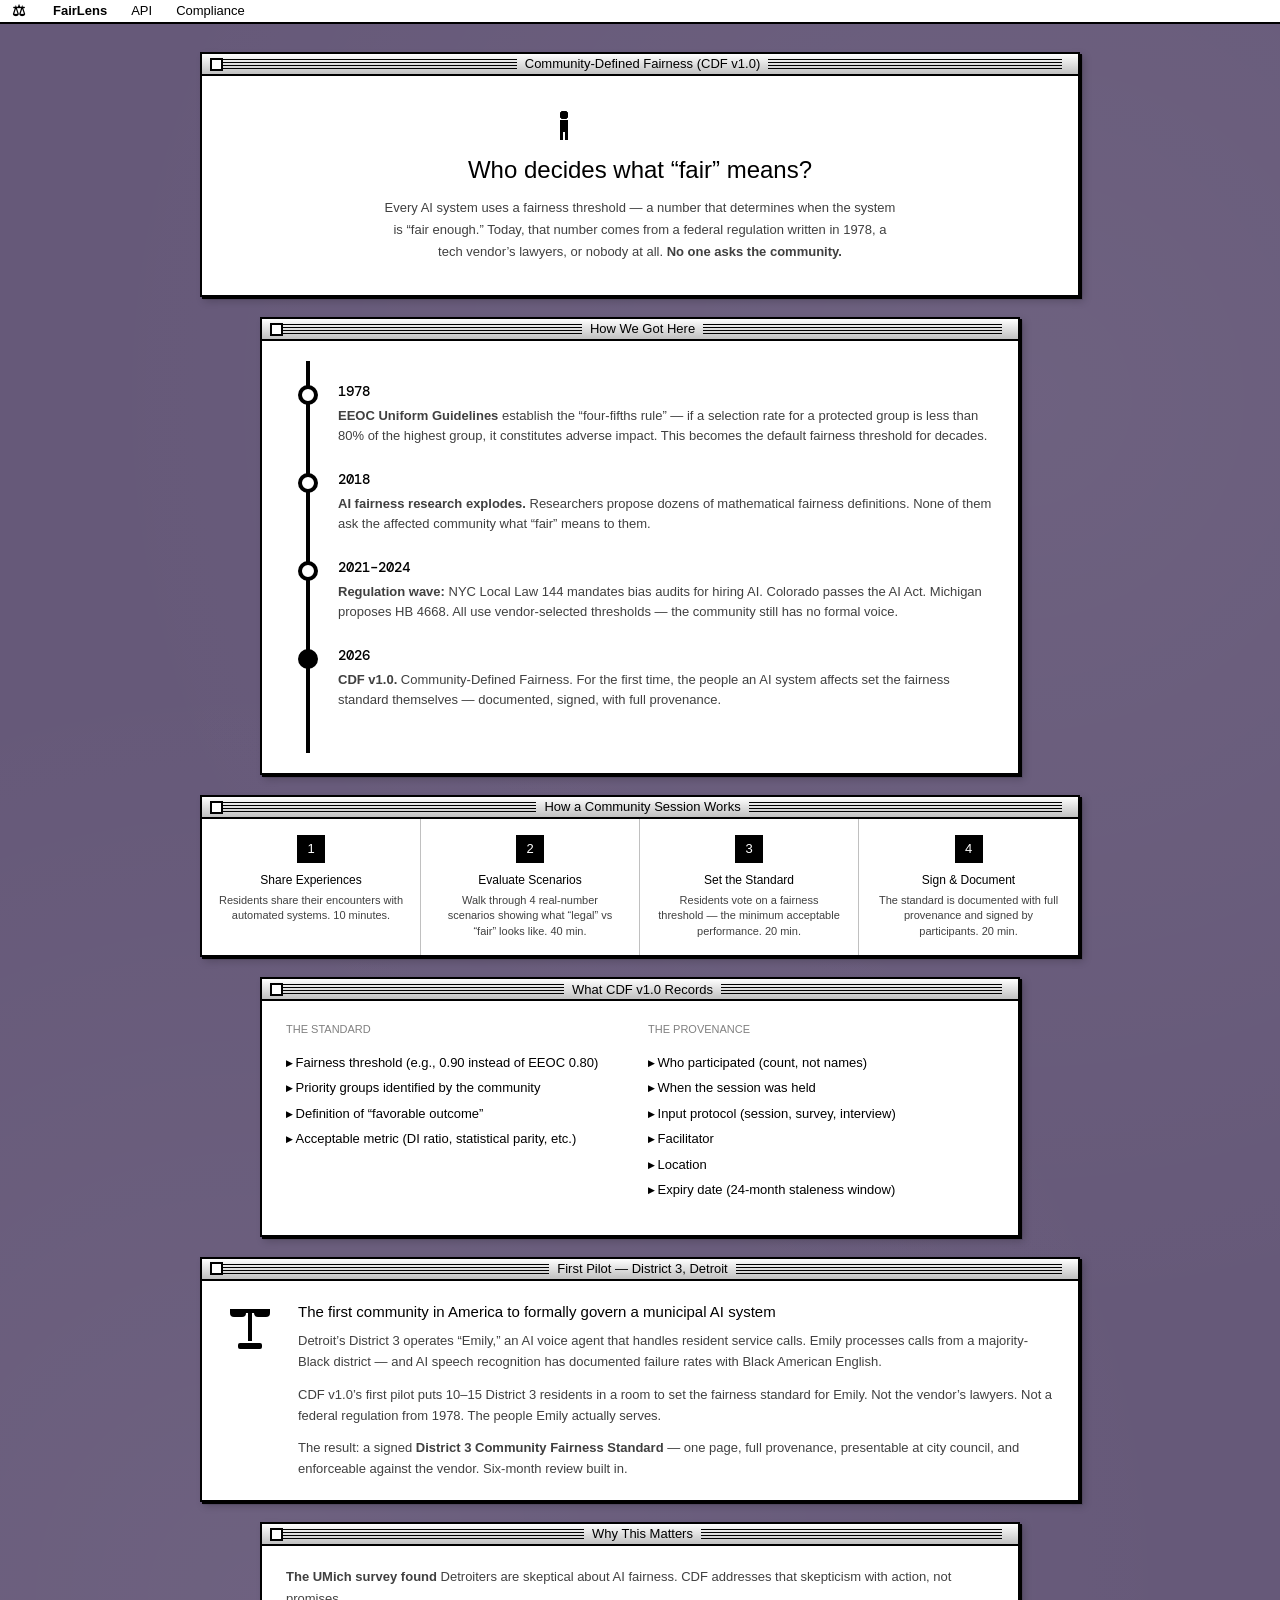
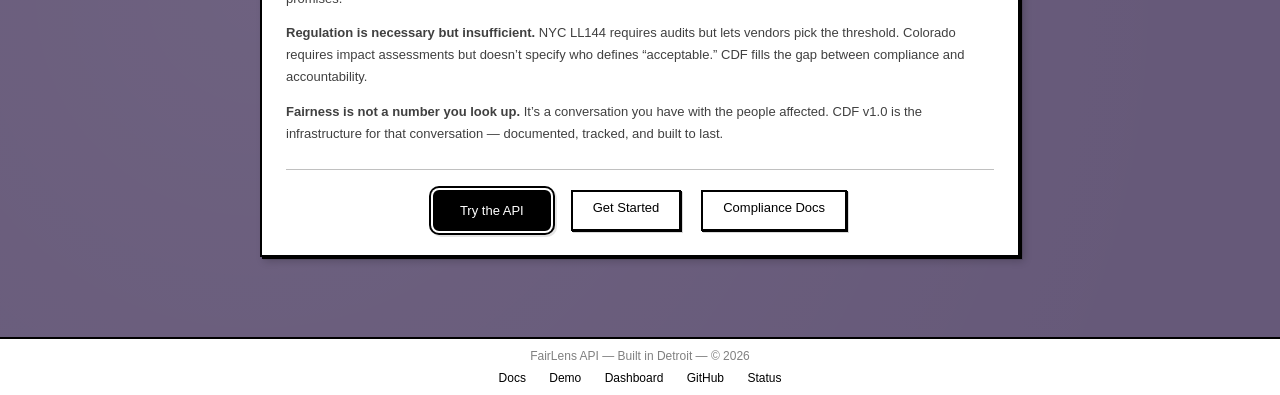
==== static/community.html @ f79be13a "Build full multi-page website with backend tracking and pixel sprites - 6 pages: landing, live demo," ====
<!DOCTYPE html>
<html lang="en">
<head>
    <meta charset="UTF-8">
    <meta name="viewport" content="width=device-width, initial-scale=1.0">
    <title>Community-Defined Fairness — FairLens API</title>
    <meta name="description" content="CDF v1.0 — the first framework where communities set their own AI fairness standards. Built in Detroit. Piloting in District 3.">
    <link rel="stylesheet" href="/static/css/system7.css">
</head>
<body>

<!-- ═══ Menu Bar ═══ -->
<div class="menu-bar">
    <span class="apple-logo">&#9878;</span>
    <div class="menu-item">
        <strong>FairLens</strong>
        <div class="dropdown">
            <a class="dropdown-item" href="/">Home</a>
            <a class="dropdown-item" href="/community">About CDF <span class="shortcut">&#8984;F</span></a>
            <a class="dropdown-item" href="/dashboard">Dashboard <span class="shortcut">&#8984;B</span></a>
        </div>
    </div>
    <div class="menu-item">
        API
        <div class="dropdown">
            <a class="dropdown-item" href="/api-docs">Documentation <span class="shortcut">&#8984;D</span></a>
            <a class="dropdown-item" href="/demo">Live Demo <span class="shortcut">&#8984;T</span></a>
            <div class="dropdown-divider"></div>
            <a class="dropdown-item" href="/register">Get API Key</a>
            <a class="dropdown-item" href="/api/v1/health">Health Check</a>
        </div>
    </div>
    <div class="menu-item">
        Compliance
        <div class="dropdown">
            <a class="dropdown-item" href="/api-docs#compliance">NYC LL144</a>
            <a class="dropdown-item" href="/api-docs#compliance">Michigan HB 4668</a>
            <a class="dropdown-item" href="/api-docs#compliance">Colorado AI Act</a>
        </div>
    </div>
</div>

<div class="desktop">

    <!-- ═══ Hero Window ═══ -->
    <div class="window window-wide">
        <div class="title-bar">
            <div class="close-box"></div>
            <div class="title-bar-lines title-bar-lines-left"></div>
            <span class="title-text">Community-Defined Fairness (CDF v1.0)</span>
            <div class="title-bar-lines"></div>
        </div>
        <div class="window-body" style="text-align: center; padding: 32px 24px;">
            <div style="display: flex; justify-content: center; margin-bottom: 16px;">
                <div class="sprite-people" style="width: 160px;">
                    <div class="pixel-person"><div class="head"></div><div class="body-part"></div><div class="legs"><div class="leg-l"></div><div class="leg-r"></div></div></div>
                    <div class="pixel-person"><div class="head"></div><div class="body-part"></div><div class="legs"><div class="leg-l"></div><div class="leg-r"></div></div></div>
                    <div class="pixel-person"><div class="head"></div><div class="body-part"></div><div class="legs"><div class="leg-l"></div><div class="leg-r"></div></div></div>
                    <div class="pixel-person"><div class="head"></div><div class="body-part"></div><div class="legs"><div class="leg-l"></div><div class="leg-r"></div></div></div>
                    <div class="pixel-person"><div class="head"></div><div class="body-part"></div><div class="legs"><div class="leg-l"></div><div class="leg-r"></div></div></div>
                </div>
            </div>
            <h1 style="font-size: 24px; font-weight: 500; margin-bottom: 12px; line-height: 1.2;">
                Who decides what &ldquo;fair&rdquo; means?
            </h1>
            <p style="font-size: 13px; color: var(--gray-darker); max-width: 520px; margin: 0 auto; line-height: 1.7;">
                Every AI system uses a fairness threshold &mdash; a number that determines when the system
                is &ldquo;fair enough.&rdquo; Today, that number comes from a federal regulation written in 1978,
                a tech vendor&rsquo;s lawyers, or nobody at all. <strong>No one asks the community.</strong>
            </p>
        </div>
    </div>

    <!-- ═══ Timeline Window ═══ -->
    <div class="window">
        <div class="title-bar">
            <div class="close-box"></div>
            <div class="title-bar-lines title-bar-lines-left"></div>
            <span class="title-text">How We Got Here</span>
            <div class="title-bar-lines"></div>
        </div>
        <div class="window-body">
            <div class="timeline">
                <div class="timeline-item">
                    <div class="timeline-dot"></div>
                    <div class="timeline-year">1978</div>
                    <div class="timeline-desc">
                        <strong>EEOC Uniform Guidelines</strong> establish the &ldquo;four-fifths rule&rdquo; &mdash;
                        if a selection rate for a protected group is less than 80% of the highest group,
                        it constitutes adverse impact. This becomes the default fairness threshold for decades.
                    </div>
                </div>
                <div class="timeline-item">
                    <div class="timeline-dot"></div>
                    <div class="timeline-year">2018</div>
                    <div class="timeline-desc">
                        <strong>AI fairness research explodes.</strong> Researchers propose dozens of mathematical
                        fairness definitions. None of them ask the affected community what &ldquo;fair&rdquo; means to them.
                    </div>
                </div>
                <div class="timeline-item">
                    <div class="timeline-dot"></div>
                    <div class="timeline-year">2021&ndash;2024</div>
                    <div class="timeline-desc">
                        <strong>Regulation wave:</strong> NYC Local Law 144 mandates bias audits for hiring AI.
                        Colorado passes the AI Act. Michigan proposes HB 4668. All use vendor-selected
                        thresholds &mdash; the community still has no formal voice.
                    </div>
                </div>
                <div class="timeline-item">
                    <div class="timeline-dot active"></div>
                    <div class="timeline-year">2026</div>
                    <div class="timeline-desc">
                        <strong>CDF v1.0.</strong> Community-Defined Fairness. For the first time, the people
                        an AI system affects set the fairness standard themselves &mdash; documented, signed,
                        with full provenance.
                    </div>
                </div>
            </div>
        </div>
    </div>

    <!-- ═══ How It Works Window ═══ -->
    <div class="window window-wide">
        <div class="title-bar">
            <div class="close-box"></div>
            <div class="title-bar-lines title-bar-lines-left"></div>
            <span class="title-text">How a Community Session Works</span>
            <div class="title-bar-lines"></div>
        </div>
        <div class="window-body" style="padding: 0;">
            <div class="session-steps">
                <div class="session-step">
                    <div class="step-number">1</div>
                    <h4>Share Experiences</h4>
                    <p>Residents share their encounters with automated systems. 10 minutes.</p>
                </div>
                <div class="session-step">
                    <div class="step-number">2</div>
                    <h4>Evaluate Scenarios</h4>
                    <p>Walk through 4 real-number scenarios showing what &ldquo;legal&rdquo; vs &ldquo;fair&rdquo; looks like. 40 min.</p>
                </div>
                <div class="session-step">
                    <div class="step-number">3</div>
                    <h4>Set the Standard</h4>
                    <p>Residents vote on a fairness threshold &mdash; the minimum acceptable performance. 20 min.</p>
                </div>
                <div class="session-step">
                    <div class="step-number">4</div>
                    <h4>Sign &amp; Document</h4>
                    <p>The standard is documented with full provenance and signed by participants. 20 min.</p>
                </div>
            </div>
        </div>
    </div>

    <!-- ═══ What CDF Tracks Window ═══ -->
    <div class="window">
        <div class="title-bar">
            <div class="close-box"></div>
            <div class="title-bar-lines title-bar-lines-left"></div>
            <span class="title-text">What CDF v1.0 Records</span>
            <div class="title-bar-lines"></div>
        </div>
        <div class="window-body">
            <div style="display: grid; grid-template-columns: 1fr 1fr; gap: 16px;">
                <div>
                    <div style="font-size: 11px; color: var(--gray-dark); margin-bottom: 8px;">THE STANDARD</div>
                    <ul class="cdf-list">
                        <li>Fairness threshold (e.g., 0.90 instead of EEOC 0.80)</li>
                        <li>Priority groups identified by the community</li>
                        <li>Definition of &ldquo;favorable outcome&rdquo;</li>
                        <li>Acceptable metric (DI ratio, statistical parity, etc.)</li>
                    </ul>
                </div>
                <div>
                    <div style="font-size: 11px; color: var(--gray-dark); margin-bottom: 8px;">THE PROVENANCE</div>
                    <ul class="cdf-list">
                        <li>Who participated (count, not names)</li>
                        <li>When the session was held</li>
                        <li>Input protocol (session, survey, interview)</li>
                        <li>Facilitator</li>
                        <li>Location</li>
                        <li>Expiry date (24-month staleness window)</li>
                    </ul>
                </div>
            </div>
        </div>
    </div>

    <!-- ═══ District 3 Window ═══ -->
    <div class="window window-wide">
        <div class="title-bar">
            <div class="close-box"></div>
            <div class="title-bar-lines title-bar-lines-left"></div>
            <span class="title-text">First Pilot &mdash; District 3, Detroit</span>
            <div class="title-bar-lines"></div>
        </div>
        <div class="window-body">
            <div style="display: flex; gap: 24px; align-items: flex-start;">
                <div style="flex-shrink: 0;">
                    <div class="sprite-scales" style="margin: 0 auto;">
                        <div class="beam"></div>
                        <div class="pillar"></div>
                        <div class="pan-l"></div>
                        <div class="pan-r"></div>
                        <div class="base"></div>
                    </div>
                </div>
                <div>
                    <h3 style="font-size: 15px; font-weight: 500; margin-bottom: 8px;">
                        The first community in America to formally govern a municipal AI system
                    </h3>
                    <p style="font-size: 13px; color: var(--gray-darker); line-height: 1.6; margin-bottom: 12px;">
                        Detroit&rsquo;s District 3 operates &ldquo;Emily,&rdquo; an AI voice agent that handles resident
                        service calls. Emily processes calls from a majority-Black district &mdash; and AI speech
                        recognition has documented failure rates with Black American English.
                    </p>
                    <p style="font-size: 13px; color: var(--gray-darker); line-height: 1.6; margin-bottom: 12px;">
                        CDF v1.0&rsquo;s first pilot puts 10&ndash;15 District 3 residents in a room to set the fairness
                        standard for Emily. Not the vendor&rsquo;s lawyers. Not a federal regulation from 1978.
                        The people Emily actually serves.
                    </p>
                    <p style="font-size: 13px; color: var(--gray-darker); line-height: 1.6;">
                        The result: a signed <strong>District 3 Community Fairness Standard</strong> &mdash; one page,
                        full provenance, presentable at city council, and enforceable against the vendor.
                        Six-month review built in.
                    </p>
                </div>
            </div>
        </div>
    </div>

    <!-- ═══ Why This Matters Window ═══ -->
    <div class="window">
        <div class="title-bar">
            <div class="close-box"></div>
            <div class="title-bar-lines title-bar-lines-left"></div>
            <span class="title-text">Why This Matters</span>
            <div class="title-bar-lines"></div>
        </div>
        <div class="window-body">
            <div style="font-size: 13px; color: var(--gray-darker); line-height: 1.7;">
                <p style="margin-bottom: 12px;">
                    <strong>The UMich survey found</strong> Detroiters are skeptical about AI fairness.
                    CDF addresses that skepticism with action, not promises.
                </p>
                <p style="margin-bottom: 12px;">
                    <strong>Regulation is necessary but insufficient.</strong> NYC LL144 requires audits but
                    lets vendors pick the threshold. Colorado requires impact assessments but doesn&rsquo;t
                    specify who defines &ldquo;acceptable.&rdquo; CDF fills the gap between compliance and accountability.
                </p>
                <p>
                    <strong>Fairness is not a number you look up.</strong> It&rsquo;s a conversation you have with
                    the people affected. CDF v1.0 is the infrastructure for that conversation &mdash; documented,
                    tracked, and built to last.
                </p>
            </div>

            <div style="text-align: center; margin-top: 24px; padding-top: 16px; border-top: 1px solid var(--gray);">
                <div class="btn-row">
                    <a href="/demo" class="mac-btn mac-btn-primary">Try the API</a>
                    <a href="/register" class="mac-btn">Get Started</a>
                    <a href="/api-docs#compliance" class="mac-btn">Compliance Docs</a>
                </div>
            </div>
        </div>
    </div>

</div>

<!-- ═══ Footer ═══ -->
<div class="footer-bar">
    FairLens API &mdash; Built in Detroit &mdash; &copy; 2026
    <div class="footer-links">
        <a href="/api-docs">Docs</a>
        <a href="/demo">Demo</a>
        <a href="/dashboard">Dashboard</a>
        <a href="https://github.com/MattJaxson/fairlens-api">GitHub</a>
        <a href="/api/v1/health">Status</a>
    </div>
</div>

<script src="/static/js/menu.js"></script>
<script src="/static/js/api.js"></script>

</body>
</html>
---- static/css/system7.css ----
@import url('https://fonts.googleapis.com/css2?family=DM+Mono:wght@400;500&family=Geneva:wght@400&display=swap');

* { margin: 0; padding: 0; box-sizing: border-box; }

:root {
    --white: #FFFFFF;
    --black: #000000;
    --gray-light: #F0F0F0;
    --gray: #C0C0C0;
    --gray-dark: #808080;
    --gray-darker: #404040;
    --bg: #665979;
    --window-bg: #FFFFFF;
    --title-bar: linear-gradient(180deg, #FFFFFF 0%, #C0C0C0 100%);
    --shadow: 1px 1px 0 #000, 2px 2px 0 rgba(0,0,0,0.15);
    --window-shadow: 2px 2px 0 #000, 3px 3px 0 rgba(0,0,0,0.1), 4px 4px 8px rgba(0,0,0,0.2);
}

body {
    font-family: 'Geneva', 'Helvetica Neue', Helvetica, Arial, sans-serif;
    background: var(--bg);
    color: var(--black);
    line-height: 1.5;
    font-size: 13px;
    min-height: 100vh;
    cursor: default;
    background-image:
        radial-gradient(circle at 20% 80%, rgba(255,255,255,0.05) 0%, transparent 50%),
        radial-gradient(circle at 80% 20%, rgba(255,255,255,0.05) 0%, transparent 50%);
}

/* ── Menu Bar ──────────────────────────────────── */
.menu-bar {
    background: var(--white);
    border-bottom: 2px solid var(--black);
    padding: 2px 12px;
    display: flex;
    align-items: center;
    height: 24px;
    position: sticky;
    top: 0;
    z-index: 1000;
    font-size: 13px;
    user-select: none;
}
.menu-bar .apple-logo {
    font-weight: bold;
    margin-right: 16px;
    font-size: 15px;
}
.menu-item {
    padding: 2px 12px;
    cursor: default;
    font-weight: 500;
    position: relative;
}
.menu-item:hover {
    background: var(--black);
    color: var(--white);
}
.menu-item .dropdown {
    display: none;
    position: absolute;
    top: 100%;
    left: 0;
    background: var(--white);
    border: 2px solid var(--black);
    min-width: 180px;
    box-shadow: 3px 3px 0 rgba(0,0,0,0.3);
    z-index: 1001;
}
.menu-item:hover .dropdown {
    display: block;
}
.dropdown-item {
    padding: 4px 16px;
    color: var(--black);
    white-space: nowrap;
    text-decoration: none;
    display: block;
}
.dropdown-item:hover {
    background: var(--black);
    color: var(--white);
}
.dropdown-divider {
    border-top: 1px solid var(--gray);
    margin: 2px 0;
}
.dropdown-item .shortcut {
    float: right;
    color: var(--gray-dark);
    margin-left: 24px;
}
.dropdown-item:hover .shortcut {
    color: var(--gray);
}

/* ── Window Chrome ─────────────────────────────── */
.window {
    background: var(--window-bg);
    border: 2px solid var(--black);
    box-shadow: var(--window-shadow);
    margin: 16px auto;
    max-width: 760px;
    position: relative;
}
.window-wide {
    max-width: 880px;
}
.title-bar {
    background: var(--title-bar);
    border-bottom: 2px solid var(--black);
    padding: 3px 8px;
    display: flex;
    align-items: center;
    height: 22px;
    user-select: none;
}
.title-bar-lines {
    flex: 1;
    height: 12px;
    background: repeating-linear-gradient(
        0deg,
        transparent,
        transparent 1px,
        var(--black) 1px,
        var(--black) 2px,
        transparent 2px,
        transparent 3px
    );
    margin: 0 8px;
}
.title-bar-lines-left {
    margin-left: 0;
}
.close-box {
    width: 13px;
    height: 13px;
    border: 2px solid var(--black);
    background: var(--white);
    flex-shrink: 0;
}
.title-text {
    font-weight: 500;
    font-size: 13px;
    white-space: nowrap;
    flex-shrink: 0;
}
.window-body {
    padding: 20px 24px;
}

/* ── Desktop Grid ──────────────────────────────── */
.desktop {
    padding: 12px 20px 40px;
    max-width: 920px;
    margin: 0 auto;
}

/* ── Hero Window ───────────────────────────────── */
.hero-content {
    text-align: center;
    padding: 32px 24px;
}
.hero-icon {
    width: 64px;
    height: 64px;
    margin: 0 auto 20px;
    border: 2px solid var(--black);
    background: var(--gray-light);
    display: flex;
    align-items: center;
    justify-content: center;
    font-size: 28px;
    box-shadow: var(--shadow);
}
.hero-content h1 {
    font-size: 26px;
    font-weight: 500;
    margin-bottom: 12px;
    letter-spacing: -0.5px;
    line-height: 1.2;
}
.hero-content p {
    font-size: 13px;
    color: var(--gray-darker);
    max-width: 480px;
    margin: 0 auto 24px;
    line-height: 1.6;
}
.hero-content .highlight {
    font-weight: 500;
    color: var(--black);
}

/* ── Mac Buttons ───────────────────────────────── */
.mac-btn {
    display: inline-block;
    padding: 6px 20px;
    border: 2px solid var(--black);
    background: var(--white);
    font-family: inherit;
    font-size: 13px;
    font-weight: 500;
    cursor: pointer;
    box-shadow: var(--shadow);
    text-decoration: none;
    color: var(--black);
    margin: 4px;
    user-select: none;
}
.mac-btn:active {
    background: var(--black);
    color: var(--white);
    box-shadow: none;
    transform: translate(1px, 1px);
}
.mac-btn-primary {
    background: var(--black);
    color: var(--white);
    border-radius: 6px;
    padding: 8px 24px;
    border: 3px solid var(--black);
    box-shadow: 0 0 0 2px var(--white), 0 0 0 4px var(--black), 2px 2px 0 4px rgba(0,0,0,0.1);
}
.mac-btn-primary:active {
    background: var(--gray-darker);
}
.btn-row {
    display: flex;
    gap: 12px;
    justify-content: center;
    flex-wrap: wrap;
}

/* ── Code Window ───────────────────────────────── */
.code-body {
    background: var(--white);
    padding: 16px 20px;
    font-family: 'DM Mono', 'Monaco', 'Courier New', monospace;
    font-size: 12px;
    line-height: 1.7;
    overflow-x: auto;
    white-space: pre;
}
.cm { color: #808080; }
.kw { color: #000; font-weight: bold; }
.str { color: #404040; }
.num { font-weight: bold; }

/* ── Feature Cards ─────────────────────────────── */
.feature-grid {
    display: grid;
    grid-template-columns: repeat(3, 1fr);
    gap: 0;
}
.feature-cell {
    border-right: 1px solid var(--gray);
    border-bottom: 1px solid var(--gray);
    padding: 20px;
}
.feature-cell:nth-child(3n) {
    border-right: none;
}
.feature-cell:nth-child(n+4) {
    border-bottom: none;
}
.feature-icon-sm {
    width: 32px;
    height: 32px;
    border: 2px solid var(--black);
    background: var(--white);
    display: flex;
    align-items: center;
    justify-content: center;
    font-size: 11px;
    font-weight: 500;
    box-shadow: 1px 1px 0 #000;
    font-family: 'DM Mono', monospace;
    flex-shrink: 0;
}
.feature-header {
    display: flex;
    align-items: center;
    gap: 8px;
    margin-bottom: 6px;
}
.feature-cell h3 {
    font-size: 13px;
    font-weight: 500;
    margin-bottom: 0;
}
.feature-cell p {
    font-size: 12px;
    color: var(--gray-darker);
    line-height: 1.5;
}

/* ── Pricing ──────────────────────────────────── */
.pricing-grid {
    display: grid;
    grid-template-columns: repeat(3, 1fr);
    gap: 0;
    border: 1px solid var(--black);
}
.price-col {
    border-right: 1px solid var(--black);
    padding: 20px;
    text-align: center;
}
.price-col:last-child {
    border-right: none;
}
.price-col.featured {
    background: var(--gray-light);
}
.price-col h3 {
    font-size: 15px;
    margin-bottom: 4px;
    font-weight: 500;
}
.price-amount {
    font-size: 32px;
    font-weight: 500;
    margin: 12px 0 4px;
}
.price-period {
    font-size: 12px;
    color: var(--gray-dark);
    margin-bottom: 16px;
}
.price-col ul {
    list-style: none;
    text-align: left;
    margin-bottom: 20px;
}
.price-col li {
    padding: 3px 0;
    font-size: 12px;
    color: var(--gray-darker);
}
.price-col li::before {
    content: '\25A0  ';
    font-size: 8px;
    vertical-align: middle;
}
.featured-label {
    display: inline-block;
    background: var(--black);
    color: var(--white);
    font-size: 10px;
    font-weight: 500;
    padding: 2px 8px;
    margin-bottom: 8px;
    letter-spacing: 0.5px;
}

/* ── CDF Section ──────────────────────────────── */
.cdf-content {
    display: flex;
    gap: 24px;
    align-items: flex-start;
}
.cdf-icon-col {
    flex-shrink: 0;
}
.cdf-icon-large {
    width: 64px;
    height: 64px;
    border: 2px solid var(--black);
    background: var(--white);
    display: flex;
    align-items: center;
    justify-content: center;
    font-size: 28px;
    box-shadow: var(--shadow);
}
.cdf-text h2 {
    font-size: 17px;
    font-weight: 500;
    margin-bottom: 10px;
}
.cdf-text p {
    font-size: 13px;
    color: var(--gray-darker);
    margin-bottom: 10px;
    line-height: 1.6;
}
.cdf-text .highlight {
    color: var(--black);
    font-weight: 500;
}
.cdf-list {
    list-style: none;
    margin: 12px 0;
}
.cdf-list li {
    padding: 3px 0;
    font-size: 13px;
}
.cdf-list li::before {
    content: '\25B6  ';
    font-size: 9px;
    vertical-align: middle;
}

/* ── Compliance Badges ─────────────────────────── */
.compliance-row {
    display: flex;
    gap: 12px;
    justify-content: center;
    flex-wrap: wrap;
    margin-top: 16px;
}
.compliance-badge {
    border: 2px solid var(--black);
    padding: 6px 14px;
    font-size: 11px;
    font-weight: 500;
    background: var(--white);
    box-shadow: 1px 1px 0 #000;
}

/* ── Footer ────────────────────────────────────── */
.footer-bar {
    background: var(--white);
    border-top: 2px solid var(--black);
    padding: 8px 20px;
    text-align: center;
    font-size: 12px;
    color: var(--gray-dark);
    margin-top: 24px;
}
.footer-links {
    margin-top: 4px;
}
.footer-links a {
    color: var(--black);
    text-decoration: none;
    margin: 0 10px;
    font-weight: 500;
}
.footer-links a:hover {
    text-decoration: underline;
}

/* ── Scrollbar ─────────────────────────────────── */
.scroll-body {
    max-height: 260px;
    overflow-y: auto;
}
.scroll-body::-webkit-scrollbar {
    width: 16px;
}
.scroll-body::-webkit-scrollbar-track {
    background: var(--white);
    border-left: 1px solid var(--black);
}
.scroll-body::-webkit-scrollbar-thumb {
    background: var(--gray);
    border: 1px solid var(--black);
}

/* ── Section Spacing ───────────────────────────── */
.window + .window {
    margin-top: 20px;
}
.section-label {
    font-size: 12px;
    color: rgba(255,255,255,0.7);
    margin: 24px auto 8px;
    max-width: 760px;
    padding-left: 4px;
    text-shadow: 1px 1px 0 rgba(0,0,0,0.3);
}
.section-label-wide {
    max-width: 880px;
}

/* ── Live Stats Counter ────────────────────────── */
.stats-strip {
    display: flex;
    justify-content: center;
    gap: 32px;
    padding: 12px 20px;
    max-width: 760px;
    margin: 0 auto;
    font-size: 12px;
    color: rgba(255,255,255,0.8);
    text-shadow: 1px 1px 0 rgba(0,0,0,0.3);
}
.stats-strip .stat-item {
    display: flex;
    align-items: center;
    gap: 6px;
}
.stats-strip .stat-num {
    font-family: 'DM Mono', monospace;
    font-weight: 500;
    color: #fff;
    font-size: 14px;
}

/* ── Pixel Sprite Animations ───────────────────── */
.sprite-container {
    display: inline-block;
    image-rendering: pixelated;
    image-rendering: crisp-edges;
}

/* Scales of Justice — 24x24 pixel art, bobbing */
.sprite-scales {
    width: 48px;
    height: 48px;
    position: relative;
    animation: sprite-bob 2s ease-in-out infinite;
}
.sprite-scales::before,
.sprite-scales::after {
    content: '';
    position: absolute;
    background: var(--black);
}
/* Base pillar */
.sprite-scales .pillar {
    position: absolute;
    left: 22px;
    top: 8px;
    width: 4px;
    height: 32px;
    background: var(--black);
}
/* Left pan */
.sprite-scales .pan-l {
    position: absolute;
    left: 4px;
    top: 12px;
    width: 16px;
    height: 4px;
    background: var(--black);
    border-radius: 0 0 8px 8px;
    animation: pan-tilt-l 3s ease-in-out infinite;
}
/* Right pan */
.sprite-scales .pan-r {
    position: absolute;
    right: 4px;
    top: 12px;
    width: 16px;
    height: 4px;
    background: var(--black);
    border-radius: 0 0 8px 8px;
    animation: pan-tilt-r 3s ease-in-out infinite;
}
/* Beam */
.sprite-scales .beam {
    position: absolute;
    left: 4px;
    top: 8px;
    width: 40px;
    height: 4px;
    background: var(--black);
    transform-origin: center;
    animation: beam-tilt 3s ease-in-out infinite;
}
/* Base */
.sprite-scales .base {
    position: absolute;
    left: 12px;
    bottom: 0;
    width: 24px;
    height: 6px;
    background: var(--black);
    border-radius: 2px;
}

@keyframes sprite-bob {
    0%, 100% { transform: translateY(0); }
    50% { transform: translateY(-3px); }
}
@keyframes beam-tilt {
    0%, 100% { transform: rotate(0deg); }
    25% { transform: rotate(5deg); }
    75% { transform: rotate(-5deg); }
}
@keyframes pan-tilt-l {
    0%, 100% { transform: translateY(0); }
    25% { transform: translateY(4px); }
    75% { transform: translateY(-4px); }
}
@keyframes pan-tilt-r {
    0%, 100% { transform: translateY(0); }
    25% { transform: translateY(-4px); }
    75% { transform: translateY(4px); }
}

/* Magnifying Glass — scanning sprite */
.sprite-magnify {
    width: 40px;
    height: 40px;
    position: relative;
    animation: magnify-scan 2.5s ease-in-out infinite;
}
.sprite-magnify .lens {
    position: absolute;
    top: 2px;
    left: 2px;
    width: 24px;
    height: 24px;
    border: 4px solid var(--black);
    border-radius: 50%;
    background: rgba(102, 89, 121, 0.15);
}
.sprite-magnify .lens-glare {
    position: absolute;
    top: 7px;
    left: 8px;
    width: 6px;
    height: 6px;
    background: rgba(255,255,255,0.7);
    border-radius: 50%;
}
.sprite-magnify .handle {
    position: absolute;
    bottom: 2px;
    right: 2px;
    width: 14px;
    height: 4px;
    background: var(--black);
    transform: rotate(45deg);
    transform-origin: left center;
    top: 24px;
    left: 22px;
}

@keyframes magnify-scan {
    0%, 100% { transform: translateX(0) rotate(0deg); }
    25% { transform: translateX(8px) rotate(-5deg); }
    50% { transform: translateX(-4px) rotate(3deg); }
    75% { transform: translateX(4px) rotate(-2deg); }
}

/* Shield — pulsing glow */
.sprite-shield {
    width: 36px;
    height: 44px;
    position: relative;
    animation: shield-pulse 2s ease-in-out infinite;
}
.sprite-shield .shield-body {
    position: absolute;
    top: 0;
    left: 2px;
    width: 32px;
    height: 38px;
    border: 4px solid var(--black);
    border-radius: 2px 2px 16px 16px;
    background: var(--white);
}
.sprite-shield .shield-check {
    position: absolute;
    top: 10px;
    left: 10px;
    width: 16px;
    height: 12px;
    border-bottom: 4px solid var(--black);
    border-left: 4px solid var(--black);
    transform: rotate(-45deg);
}

@keyframes shield-pulse {
    0%, 100% { filter: drop-shadow(0 0 0 transparent); transform: scale(1); }
    50% { filter: drop-shadow(0 0 6px rgba(102,89,121,0.4)); transform: scale(1.05); }
}

/* Terminal Cursor — blinking */
.sprite-cursor {
    display: inline-block;
    width: 8px;
    height: 14px;
    background: var(--black);
    animation: cursor-blink 1s step-end infinite;
    vertical-align: text-bottom;
}

@keyframes cursor-blink {
    0%, 100% { opacity: 1; }
    50% { opacity: 0; }
}

/* Community People — walking pixel figures */
.sprite-people {
    width: 120px;
    height: 32px;
    position: relative;
    overflow: hidden;
}
.pixel-person {
    position: absolute;
    bottom: 0;
    width: 8px;
    animation: person-walk 4s linear infinite;
}
.pixel-person .head {
    width: 8px;
    height: 8px;
    background: var(--black);
    border-radius: 50%;
}
.pixel-person .body-part {
    width: 8px;
    height: 12px;
    background: var(--black);
    margin-top: 1px;
    border-radius: 1px;
}
.pixel-person .legs {
    width: 8px;
    height: 8px;
    position: relative;
}
.pixel-person .leg-l, .pixel-person .leg-r {
    position: absolute;
    width: 3px;
    height: 8px;
    background: var(--black);
    bottom: 0;
}
.pixel-person .leg-l { left: 0; animation: leg-step 0.5s ease-in-out infinite alternate; }
.pixel-person .leg-r { right: 0; animation: leg-step 0.5s ease-in-out infinite alternate-reverse; }

.pixel-person:nth-child(1) { animation-delay: 0s; }
.pixel-person:nth-child(2) { animation-delay: -1s; }
.pixel-person:nth-child(3) { animation-delay: -2s; }
.pixel-person:nth-child(4) { animation-delay: -3s; }
.pixel-person:nth-child(5) { animation-delay: -0.5s; }

@keyframes person-walk {
    0% { left: -12px; }
    100% { left: 132px; }
}
@keyframes leg-step {
    0% { transform: rotate(-15deg); }
    100% { transform: rotate(15deg); }
}

/* Chart Bars — growing animation */
.sprite-chart {
    display: flex;
    align-items: flex-end;
    gap: 3px;
    height: 40px;
    padding: 0 4px;
}
.sprite-chart .bar {
    width: 8px;
    background: var(--black);
    animation: bar-grow 2s ease-out infinite;
    transform-origin: bottom;
}
.sprite-chart .bar:nth-child(1) { height: 60%; animation-delay: 0s; }
.sprite-chart .bar:nth-child(2) { height: 85%; animation-delay: 0.15s; }
.sprite-chart .bar:nth-child(3) { height: 45%; animation-delay: 0.3s; }
.sprite-chart .bar:nth-child(4) { height: 95%; animation-delay: 0.45s; }
.sprite-chart .bar:nth-child(5) { height: 70%; animation-delay: 0.6s; }

@keyframes bar-grow {
    0% { transform: scaleY(0); }
    20% { transform: scaleY(1); }
    80% { transform: scaleY(1); }
    100% { transform: scaleY(0); }
}

/* Key/Lock sprite */
.sprite-key {
    width: 40px;
    height: 40px;
    position: relative;
    animation: key-turn 3s ease-in-out infinite;
}
.sprite-key .bow {
    position: absolute;
    top: 4px;
    left: 6px;
    width: 18px;
    height: 18px;
    border: 4px solid var(--black);
    border-radius: 50%;
    background: var(--white);
}
.sprite-key .bow-hole {
    position: absolute;
    top: 10px;
    left: 12px;
    width: 6px;
    height: 6px;
    background: var(--black);
    border-radius: 50%;
}
.sprite-key .shaft {
    position: absolute;
    top: 20px;
    left: 13px;
    width: 4px;
    height: 16px;
    background: var(--black);
}
.sprite-key .teeth1 {
    position: absolute;
    top: 26px;
    left: 17px;
    width: 8px;
    height: 4px;
    background: var(--black);
}
.sprite-key .teeth2 {
    position: absolute;
    top: 32px;
    left: 17px;
    width: 6px;
    height: 4px;
    background: var(--black);
}

@keyframes key-turn {
    0%, 100% { transform: rotate(0deg); }
    25% { transform: rotate(15deg); }
    50% { transform: rotate(-10deg); }
    75% { transform: rotate(5deg); }
}

/* ── Form Styles ───────────────────────────────── */
.mac-input {
    font-family: 'DM Mono', monospace;
    font-size: 13px;
    padding: 8px 12px;
    border: 2px solid var(--black);
    background: var(--white);
    box-shadow: inset 1px 1px 0 var(--gray);
    outline: none;
    width: 100%;
}
.mac-input:focus {
    box-shadow: inset 1px 1px 0 var(--gray), 0 0 0 2px rgba(102,89,121,0.3);
}
.mac-textarea {
    font-family: 'DM Mono', monospace;
    font-size: 12px;
    padding: 12px;
    border: 2px solid var(--black);
    background: var(--white);
    box-shadow: inset 1px 1px 0 var(--gray);
    outline: none;
    width: 100%;
    resize: vertical;
    min-height: 120px;
    line-height: 1.6;
}
.mac-textarea:focus {
    box-shadow: inset 1px 1px 0 var(--gray), 0 0 0 2px rgba(102,89,121,0.3);
}

/* ── Alert Dialog (System 7 style) ─────────────── */
.alert-overlay {
    display: none;
    position: fixed;
    top: 0; left: 0; right: 0; bottom: 0;
    background: rgba(0,0,0,0.3);
    z-index: 2000;
    align-items: center;
    justify-content: center;
}
.alert-overlay.visible {
    display: flex;
}
.alert-dialog {
    background: var(--white);
    border: 2px solid var(--black);
    box-shadow: 4px 4px 0 rgba(0,0,0,0.3);
    max-width: 440px;
    width: 90%;
}
.alert-title-bar {
    background: var(--title-bar);
    border-bottom: 2px solid var(--black);
    padding: 3px 8px;
    display: flex;
    align-items: center;
    height: 22px;
}
.alert-body {
    padding: 24px;
    text-align: center;
}
.alert-body p {
    margin-bottom: 16px;
    font-size: 13px;
    line-height: 1.6;
}

/* ── Progress Bar ──────────────────────────────── */
.mac-progress {
    width: 100%;
    height: 16px;
    border: 2px solid var(--black);
    background: var(--white);
    position: relative;
    overflow: hidden;
}
.mac-progress-fill {
    height: 100%;
    background: repeating-linear-gradient(
        -45deg,
        var(--black),
        var(--black) 4px,
        var(--white) 4px,
        var(--white) 8px
    );
    transition: width 0.3s ease;
    animation: progress-slide 1s linear infinite;
}
@keyframes progress-slide {
    0% { background-position: 0 0; }
    100% { background-position: 11px 0; }
}

/* ── Bias Score Bars ───────────────────────────── */
.score-bar-container {
    margin: 8px 0;
}
.score-bar-label {
    display: flex;
    justify-content: space-between;
    font-size: 12px;
    margin-bottom: 4px;
}
.score-bar {
    height: 12px;
    border: 2px solid var(--black);
    background: var(--white);
    position: relative;
}
.score-bar-fill {
    height: 100%;
    transition: width 0.8s ease;
}
.score-bar-fill.good { background: var(--black); }
.score-bar-fill.warn { background: var(--gray-dark); }
.score-bar-fill.bad {
    background: repeating-linear-gradient(
        -45deg, var(--black), var(--black) 2px, var(--white) 2px, var(--white) 4px
    );
}

/* ── Flagged Text Highlighting ─────────────────── */
.flagged-text mark {
    background: var(--gray-light);
    border-bottom: 2px solid var(--black);
    padding: 0 2px;
    cursor: help;
    position: relative;
}
.flagged-text mark:hover::after {
    content: attr(data-tip);
    position: absolute;
    bottom: 100%;
    left: 50%;
    transform: translateX(-50%);
    background: var(--black);
    color: var(--white);
    padding: 4px 8px;
    font-size: 11px;
    white-space: nowrap;
    border: 1px solid var(--black);
    z-index: 100;
    margin-bottom: 4px;
}

/* ── Timeline ──────────────────────────────────── */
.timeline {
    position: relative;
    padding: 20px 0;
}
.timeline::before {
    content: '';
    position: absolute;
    left: 20px;
    top: 0;
    bottom: 0;
    width: 4px;
    background: var(--black);
}
.timeline-item {
    position: relative;
    padding-left: 52px;
    margin-bottom: 24px;
}
.timeline-dot {
    position: absolute;
    left: 12px;
    top: 4px;
    width: 20px;
    height: 20px;
    border: 4px solid var(--black);
    border-radius: 50%;
    background: var(--white);
}
.timeline-dot.active {
    background: var(--black);
}
.timeline-year {
    font-family: 'DM Mono', monospace;
    font-size: 14px;
    font-weight: 500;
    margin-bottom: 4px;
}
.timeline-desc {
    font-size: 13px;
    color: var(--gray-darker);
    line-height: 1.5;
}

/* ── Session Steps ─────────────────────────────── */
.session-steps {
    display: grid;
    grid-template-columns: repeat(4, 1fr);
    gap: 0;
}
.session-step {
    border-right: 1px solid var(--gray);
    padding: 16px;
    text-align: center;
}
.session-step:last-child { border-right: none; }
.step-number {
    width: 28px;
    height: 28px;
    border: 2px solid var(--black);
    background: var(--black);
    color: var(--white);
    display: flex;
    align-items: center;
    justify-content: center;
    font-size: 13px;
    font-weight: 500;
    margin: 0 auto 8px;
}
.session-step h4 {
    font-size: 12px;
    font-weight: 500;
    margin-bottom: 4px;
}
.session-step p {
    font-size: 11px;
    color: var(--gray-darker);
    line-height: 1.4;
}

/* ── Endpoint Cards ────────────────────────────── */
.endpoint-card {
    border: 1px solid var(--gray);
    padding: 12px 16px;
    margin-bottom: 8px;
}
.endpoint-card:last-child { margin-bottom: 0; }
.endpoint-method {
    display: inline-block;
    font-family: 'DM Mono', monospace;
    font-size: 11px;
    font-weight: 500;
    padding: 2px 8px;
    border: 2px solid var(--black);
    margin-right: 8px;
}
.endpoint-method.get { background: var(--gray-light); }
.endpoint-method.post { background: var(--black); color: var(--white); }
.endpoint-method.delete { background: var(--gray-darker); color: var(--white); }
.endpoint-path {
    font-family: 'DM Mono', monospace;
    font-size: 12px;
    font-weight: 500;
}
.endpoint-desc {
    font-size: 12px;
    color: var(--gray-darker);
    margin-top: 4px;
    line-height: 1.4;
}
.endpoint-tier {
    display: inline-block;
    font-size: 10px;
    font-weight: 500;
    padding: 1px 6px;
    border: 1px solid var(--gray-dark);
    margin-left: 8px;
    color: var(--gray-dark);
}

/* ── Responsive ────────────────────────────────── */
@media (max-width: 768px) {
    .desktop { padding: 8px 10px 30px; }
    .window { margin: 10px auto; }
    .feature-grid { grid-template-columns: 1fr; }
    .feature-cell { border-right: none; border-bottom: 1px solid var(--gray); }
    .feature-cell:last-child { border-bottom: none; }
    .pricing-grid { grid-template-columns: 1fr; }
    .price-col { border-right: none; border-bottom: 1px solid var(--black); }
    .price-col:last-child { border-bottom: none; }
    .hero-content h1 { font-size: 20px; }
    .cdf-content { flex-direction: column; }
    .hero-content { padding: 24px 16px; }
    .window-body { padding: 16px; }
    .stats-strip { flex-wrap: wrap; gap: 16px; }
    .session-steps { grid-template-columns: 1fr 1fr; }
    .session-step { border-bottom: 1px solid var(--gray); }
}
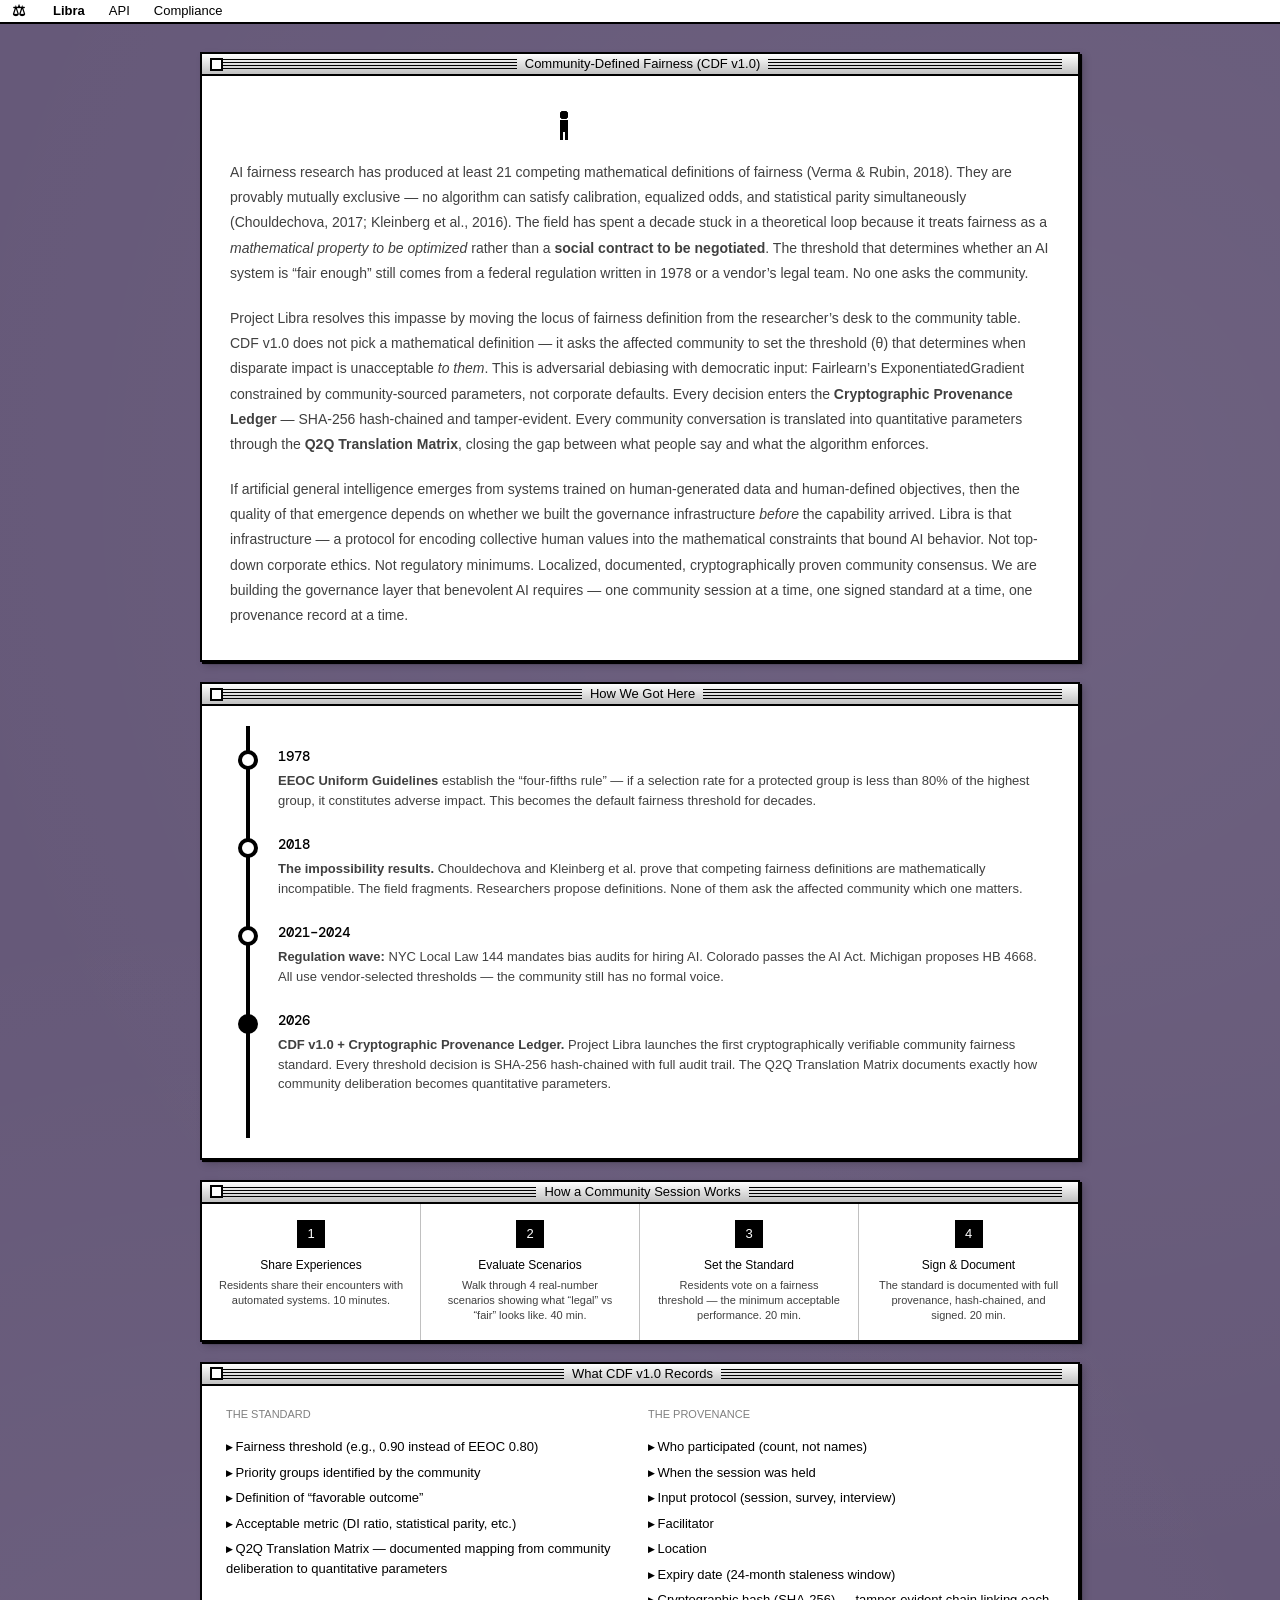
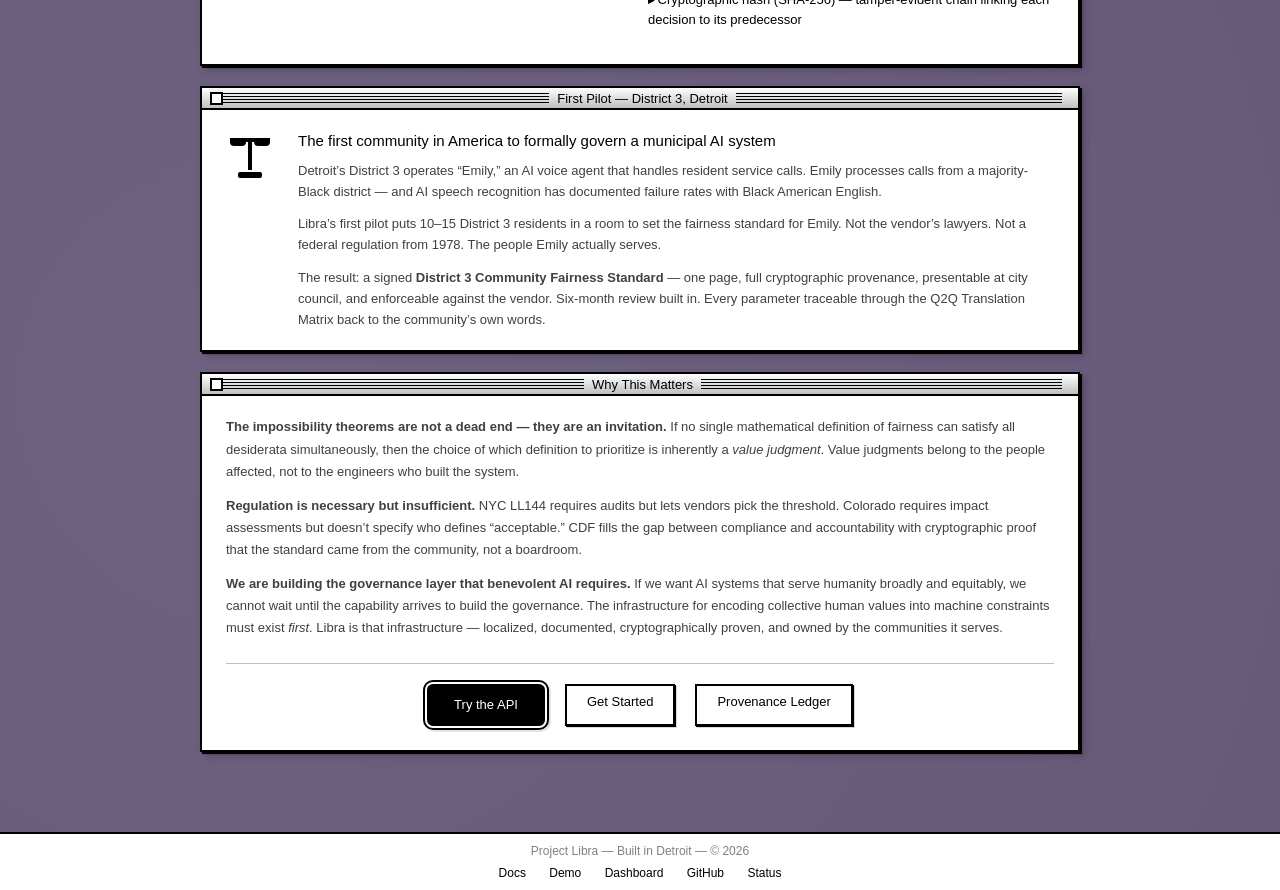
==== commit 439c13fa: "Rebrand FairLens → Project Libra with cryptographic provenance features Complete rebrand across all " ====
--- a/static/community.html
+++ b/static/community.html
@@ -3,8 +3,8 @@
 <head>
     <meta charset="UTF-8">
     <meta name="viewport" content="width=device-width, initial-scale=1.0">
-    <title>Community-Defined Fairness — FairLens API</title>
-    <meta name="description" content="CDF v1.0 — the first framework where communities set their own AI fairness standards. Built in Detroit. Piloting in District 3.">
+    <title>Community-Defined Fairness — Project Libra</title>
+    <meta name="description" content="CDF v1.0 — the first framework where communities set their own AI fairness standards with cryptographic provenance. Built in Detroit.">
     <link rel="stylesheet" href="/static/css/system7.css">
 </head>
 <body>
@@ -13,7 +13,7 @@
 <div class="menu-bar">
     <span class="apple-logo">&#9878;</span>
     <div class="menu-item">
-        <strong>FairLens</strong>
+        <strong>Libra</strong>
         <div class="dropdown">
             <a class="dropdown-item" href="/">Home</a>
             <a class="dropdown-item" href="/community">About CDF <span class="shortcut">&#8984;F</span></a>
@@ -42,16 +42,16 @@
 
 <div class="desktop">
 
-    <!-- ═══ Hero Window ═══ -->
-    <div class="window window-wide">
+    <!-- ═══ Mission Statement Window ═══ -->
+    <div class="window">
         <div class="title-bar">
             <div class="close-box"></div>
             <div class="title-bar-lines title-bar-lines-left"></div>
             <span class="title-text">Community-Defined Fairness (CDF v1.0)</span>
             <div class="title-bar-lines"></div>
         </div>
-        <div class="window-body" style="text-align: center; padding: 32px 24px;">
-            <div style="display: flex; justify-content: center; margin-bottom: 16px;">
+        <div class="window-body" style="padding: 32px 28px;">
+            <div style="display: flex; justify-content: center; margin-bottom: 20px;">
                 <div class="sprite-people" style="width: 160px;">
                     <div class="pixel-person"><div class="head"></div><div class="body-part"></div><div class="legs"><div class="leg-l"></div><div class="leg-r"></div></div></div>
                     <div class="pixel-person"><div class="head"></div><div class="body-part"></div><div class="legs"><div class="leg-l"></div><div class="leg-r"></div></div></div>
@@ -60,13 +60,40 @@
                     <div class="pixel-person"><div class="head"></div><div class="body-part"></div><div class="legs"><div class="leg-l"></div><div class="leg-r"></div></div></div>
                 </div>
             </div>
-            <h1 style="font-size: 24px; font-weight: 500; margin-bottom: 12px; line-height: 1.2;">
-                Who decides what &ldquo;fair&rdquo; means?
-            </h1>
-            <p style="font-size: 13px; color: var(--gray-darker); max-width: 520px; margin: 0 auto; line-height: 1.7;">
-                Every AI system uses a fairness threshold &mdash; a number that determines when the system
-                is &ldquo;fair enough.&rdquo; Today, that number comes from a federal regulation written in 1978,
-                a tech vendor&rsquo;s lawyers, or nobody at all. <strong>No one asks the community.</strong>
+
+            <p style="font-size: 14px; color: var(--gray-darker); line-height: 1.8; margin-bottom: 20px;">
+                AI fairness research has produced at least 21 competing mathematical definitions of fairness
+                (Verma &amp; Rubin, 2018). They are provably mutually exclusive &mdash; no algorithm can satisfy
+                calibration, equalized odds, and statistical parity simultaneously (Chouldechova, 2017;
+                Kleinberg et al., 2016). The field has spent a decade stuck in a theoretical loop because
+                it treats fairness as a <em>mathematical property to be optimized</em> rather than a
+                <strong>social contract to be negotiated</strong>. The threshold that determines whether
+                an AI system is &ldquo;fair enough&rdquo; still comes from a federal regulation written in
+                1978 or a vendor&rsquo;s legal team. No one asks the community.
+            </p>
+
+            <p style="font-size: 14px; color: var(--gray-darker); line-height: 1.8; margin-bottom: 20px;">
+                Project Libra resolves this impasse by moving the locus of fairness definition from the
+                researcher&rsquo;s desk to the community table. CDF v1.0 does not pick a mathematical
+                definition &mdash; it asks the affected community to set the threshold (&theta;) that
+                determines when disparate impact is unacceptable <em>to them</em>. This is adversarial
+                debiasing with democratic input: Fairlearn&rsquo;s ExponentiatedGradient constrained by
+                community-sourced parameters, not corporate defaults. Every decision enters the
+                <strong>Cryptographic Provenance Ledger</strong> &mdash; SHA-256 hash-chained and
+                tamper-evident. Every community conversation is translated into quantitative parameters
+                through the <strong>Q2Q Translation Matrix</strong>, closing the gap between what people
+                say and what the algorithm enforces.
+            </p>
+
+            <p style="font-size: 14px; color: var(--gray-darker); line-height: 1.8;">
+                If artificial general intelligence emerges from systems trained on human-generated data
+                and human-defined objectives, then the quality of that emergence depends on whether we
+                built the governance infrastructure <em>before</em> the capability arrived. Libra is that
+                infrastructure &mdash; a protocol for encoding collective human values into the mathematical
+                constraints that bound AI behavior. Not top-down corporate ethics. Not regulatory minimums.
+                Localized, documented, cryptographically proven community consensus. We are building the
+                governance layer that benevolent AI requires &mdash; one community session at a time,
+                one signed standard at a time, one provenance record at a time.
             </p>
         </div>
     </div>
@@ -94,8 +121,9 @@
                     <div class="timeline-dot"></div>
                     <div class="timeline-year">2018</div>
                     <div class="timeline-desc">
-                        <strong>AI fairness research explodes.</strong> Researchers propose dozens of mathematical
-                        fairness definitions. None of them ask the affected community what &ldquo;fair&rdquo; means to them.
+                        <strong>The impossibility results.</strong> Chouldechova and Kleinberg et al. prove
+                        that competing fairness definitions are mathematically incompatible. The field fragments.
+                        Researchers propose definitions. None of them ask the affected community which one matters.
                     </div>
                 </div>
                 <div class="timeline-item">
@@ -111,17 +139,18 @@
                     <div class="timeline-dot active"></div>
                     <div class="timeline-year">2026</div>
                     <div class="timeline-desc">
-                        <strong>CDF v1.0.</strong> Community-Defined Fairness. For the first time, the people
-                        an AI system affects set the fairness standard themselves &mdash; documented, signed,
-                        with full provenance.
-                    </div>
-                </div>
-            </div>
-        </div>
-    </div>
-
-    <!-- ═══ How It Works Window ═══ -->
-    <div class="window window-wide">
+                        <strong>CDF v1.0 + Cryptographic Provenance Ledger.</strong> Project Libra launches
+                        the first cryptographically verifiable community fairness standard. Every threshold
+                        decision is SHA-256 hash-chained with full audit trail. The Q2Q Translation Matrix
+                        documents exactly how community deliberation becomes quantitative parameters.
+                    </div>
+                </div>
+            </div>
+        </div>
+    </div>
+
+    <!-- ═══ How a Community Session Works ═══ -->
+    <div class="window">
         <div class="title-bar">
             <div class="close-box"></div>
             <div class="title-bar-lines title-bar-lines-left"></div>
@@ -148,13 +177,13 @@
                 <div class="session-step">
                     <div class="step-number">4</div>
                     <h4>Sign &amp; Document</h4>
-                    <p>The standard is documented with full provenance and signed by participants. 20 min.</p>
-                </div>
-            </div>
-        </div>
-    </div>
-
-    <!-- ═══ What CDF Tracks Window ═══ -->
+                    <p>The standard is documented with full provenance, hash-chained, and signed. 20 min.</p>
+                </div>
+            </div>
+        </div>
+    </div>
+
+    <!-- ═══ What CDF v1.0 Records ═══ -->
     <div class="window">
         <div class="title-bar">
             <div class="close-box"></div>
@@ -171,6 +200,7 @@
                         <li>Priority groups identified by the community</li>
                         <li>Definition of &ldquo;favorable outcome&rdquo;</li>
                         <li>Acceptable metric (DI ratio, statistical parity, etc.)</li>
+                        <li>Q2Q Translation Matrix &mdash; documented mapping from community deliberation to quantitative parameters</li>
                     </ul>
                 </div>
                 <div>
@@ -182,14 +212,15 @@
                         <li>Facilitator</li>
                         <li>Location</li>
                         <li>Expiry date (24-month staleness window)</li>
+                        <li>Cryptographic hash (SHA-256) &mdash; tamper-evident chain linking each decision to its predecessor</li>
                     </ul>
                 </div>
             </div>
         </div>
     </div>
 
-    <!-- ═══ District 3 Window ═══ -->
-    <div class="window window-wide">
+    <!-- ═══ District 3 Pilot ═══ -->
+    <div class="window">
         <div class="title-bar">
             <div class="close-box"></div>
             <div class="title-bar-lines title-bar-lines-left"></div>
@@ -217,21 +248,22 @@
                         recognition has documented failure rates with Black American English.
                     </p>
                     <p style="font-size: 13px; color: var(--gray-darker); line-height: 1.6; margin-bottom: 12px;">
-                        CDF v1.0&rsquo;s first pilot puts 10&ndash;15 District 3 residents in a room to set the fairness
+                        Libra&rsquo;s first pilot puts 10&ndash;15 District 3 residents in a room to set the fairness
                         standard for Emily. Not the vendor&rsquo;s lawyers. Not a federal regulation from 1978.
                         The people Emily actually serves.
                     </p>
                     <p style="font-size: 13px; color: var(--gray-darker); line-height: 1.6;">
                         The result: a signed <strong>District 3 Community Fairness Standard</strong> &mdash; one page,
-                        full provenance, presentable at city council, and enforceable against the vendor.
-                        Six-month review built in.
+                        full cryptographic provenance, presentable at city council, and enforceable against the vendor.
+                        Six-month review built in. Every parameter traceable through the Q2Q Translation Matrix
+                        back to the community&rsquo;s own words.
                     </p>
                 </div>
             </div>
         </div>
     </div>
 
-    <!-- ═══ Why This Matters Window ═══ -->
+    <!-- ═══ Why This Matters ═══ -->
     <div class="window">
         <div class="title-bar">
             <div class="close-box"></div>
@@ -242,18 +274,23 @@
         <div class="window-body">
             <div style="font-size: 13px; color: var(--gray-darker); line-height: 1.7;">
                 <p style="margin-bottom: 12px;">
-                    <strong>The UMich survey found</strong> Detroiters are skeptical about AI fairness.
-                    CDF addresses that skepticism with action, not promises.
+                    <strong>The impossibility theorems are not a dead end &mdash; they are an invitation.</strong>
+                    If no single mathematical definition of fairness can satisfy all desiderata simultaneously,
+                    then the choice of which definition to prioritize is inherently a <em>value judgment</em>.
+                    Value judgments belong to the people affected, not to the engineers who built the system.
                 </p>
                 <p style="margin-bottom: 12px;">
                     <strong>Regulation is necessary but insufficient.</strong> NYC LL144 requires audits but
                     lets vendors pick the threshold. Colorado requires impact assessments but doesn&rsquo;t
-                    specify who defines &ldquo;acceptable.&rdquo; CDF fills the gap between compliance and accountability.
+                    specify who defines &ldquo;acceptable.&rdquo; CDF fills the gap between compliance and accountability
+                    with cryptographic proof that the standard came from the community, not a boardroom.
                 </p>
                 <p>
-                    <strong>Fairness is not a number you look up.</strong> It&rsquo;s a conversation you have with
-                    the people affected. CDF v1.0 is the infrastructure for that conversation &mdash; documented,
-                    tracked, and built to last.
+                    <strong>We are building the governance layer that benevolent AI requires.</strong>
+                    If we want AI systems that serve humanity broadly and equitably, we cannot wait until
+                    the capability arrives to build the governance. The infrastructure for encoding collective
+                    human values into machine constraints must exist <em>first</em>. Libra is that infrastructure &mdash;
+                    localized, documented, cryptographically proven, and owned by the communities it serves.
                 </p>
             </div>
 
@@ -261,7 +298,7 @@
                 <div class="btn-row">
                     <a href="/demo" class="mac-btn mac-btn-primary">Try the API</a>
                     <a href="/register" class="mac-btn">Get Started</a>
-                    <a href="/api-docs#compliance" class="mac-btn">Compliance Docs</a>
+                    <a href="/api-docs#cpl" class="mac-btn">Provenance Ledger</a>
                 </div>
             </div>
         </div>
@@ -271,7 +308,7 @@
 
 <!-- ═══ Footer ═══ -->
 <div class="footer-bar">
-    FairLens API &mdash; Built in Detroit &mdash; &copy; 2026
+    Project Libra &mdash; Built in Detroit &mdash; &copy; 2026
     <div class="footer-links">
         <a href="/api-docs">Docs</a>
         <a href="/demo">Demo</a>
--- a/static/css/system7.css
+++ b/static/css/system7.css
@@ -102,11 +102,11 @@
     border: 2px solid var(--black);
     box-shadow: var(--window-shadow);
     margin: 16px auto;
-    max-width: 760px;
-    position: relative;
-}
-.window-wide {
     max-width: 880px;
+    position: relative;
+}
+.window-narrow {
+    max-width: 660px;
 }
 .title-bar {
     background: var(--title-bar);
@@ -154,7 +154,7 @@
 /* ── Desktop Grid ──────────────────────────────── */
 .desktop {
     padding: 12px 20px 40px;
-    max-width: 920px;
+    max-width: 940px;
     margin: 0 auto;
 }
 
@@ -259,6 +259,7 @@
     border-right: 1px solid var(--gray);
     border-bottom: 1px solid var(--gray);
     padding: 20px;
+    min-height: 110px;
 }
 .feature-cell:nth-child(3n) {
     border-right: none;
@@ -295,6 +296,15 @@
     font-size: 12px;
     color: var(--gray-darker);
     line-height: 1.5;
+}
+a.feature-cell {
+    text-decoration: none;
+    color: var(--black);
+    display: block;
+    transition: background 0.1s;
+}
+a.feature-cell:hover {
+    background: var(--gray-light);
 }
 
 /* ── Pricing ──────────────────────────────────── */
@@ -308,6 +318,8 @@
     border-right: 1px solid var(--black);
     padding: 20px;
     text-align: center;
+    display: flex;
+    flex-direction: column;
 }
 .price-col:last-child {
     border-right: none;
@@ -334,6 +346,7 @@
     list-style: none;
     text-align: left;
     margin-bottom: 20px;
+    flex: 1;
 }
 .price-col li {
     padding: 3px 0;
@@ -420,6 +433,13 @@
     font-weight: 500;
     background: var(--white);
     box-shadow: 1px 1px 0 #000;
+    text-decoration: none;
+    color: var(--black);
+    cursor: default;
+}
+a.compliance-badge:hover {
+    background: var(--black);
+    color: var(--white);
 }
 
 /* ── Footer ────────────────────────────────────── */
@@ -470,12 +490,9 @@
     font-size: 12px;
     color: rgba(255,255,255,0.7);
     margin: 24px auto 8px;
-    max-width: 760px;
+    max-width: 880px;
     padding-left: 4px;
     text-shadow: 1px 1px 0 rgba(0,0,0,0.3);
-}
-.section-label-wide {
-    max-width: 880px;
 }
 
 /* ── Live Stats Counter ────────────────────────── */
@@ -484,7 +501,7 @@
     justify-content: center;
     gap: 32px;
     padding: 12px 20px;
-    max-width: 760px;
+    max-width: 880px;
     margin: 0 auto;
     font-size: 12px;
     color: rgba(255,255,255,0.8);
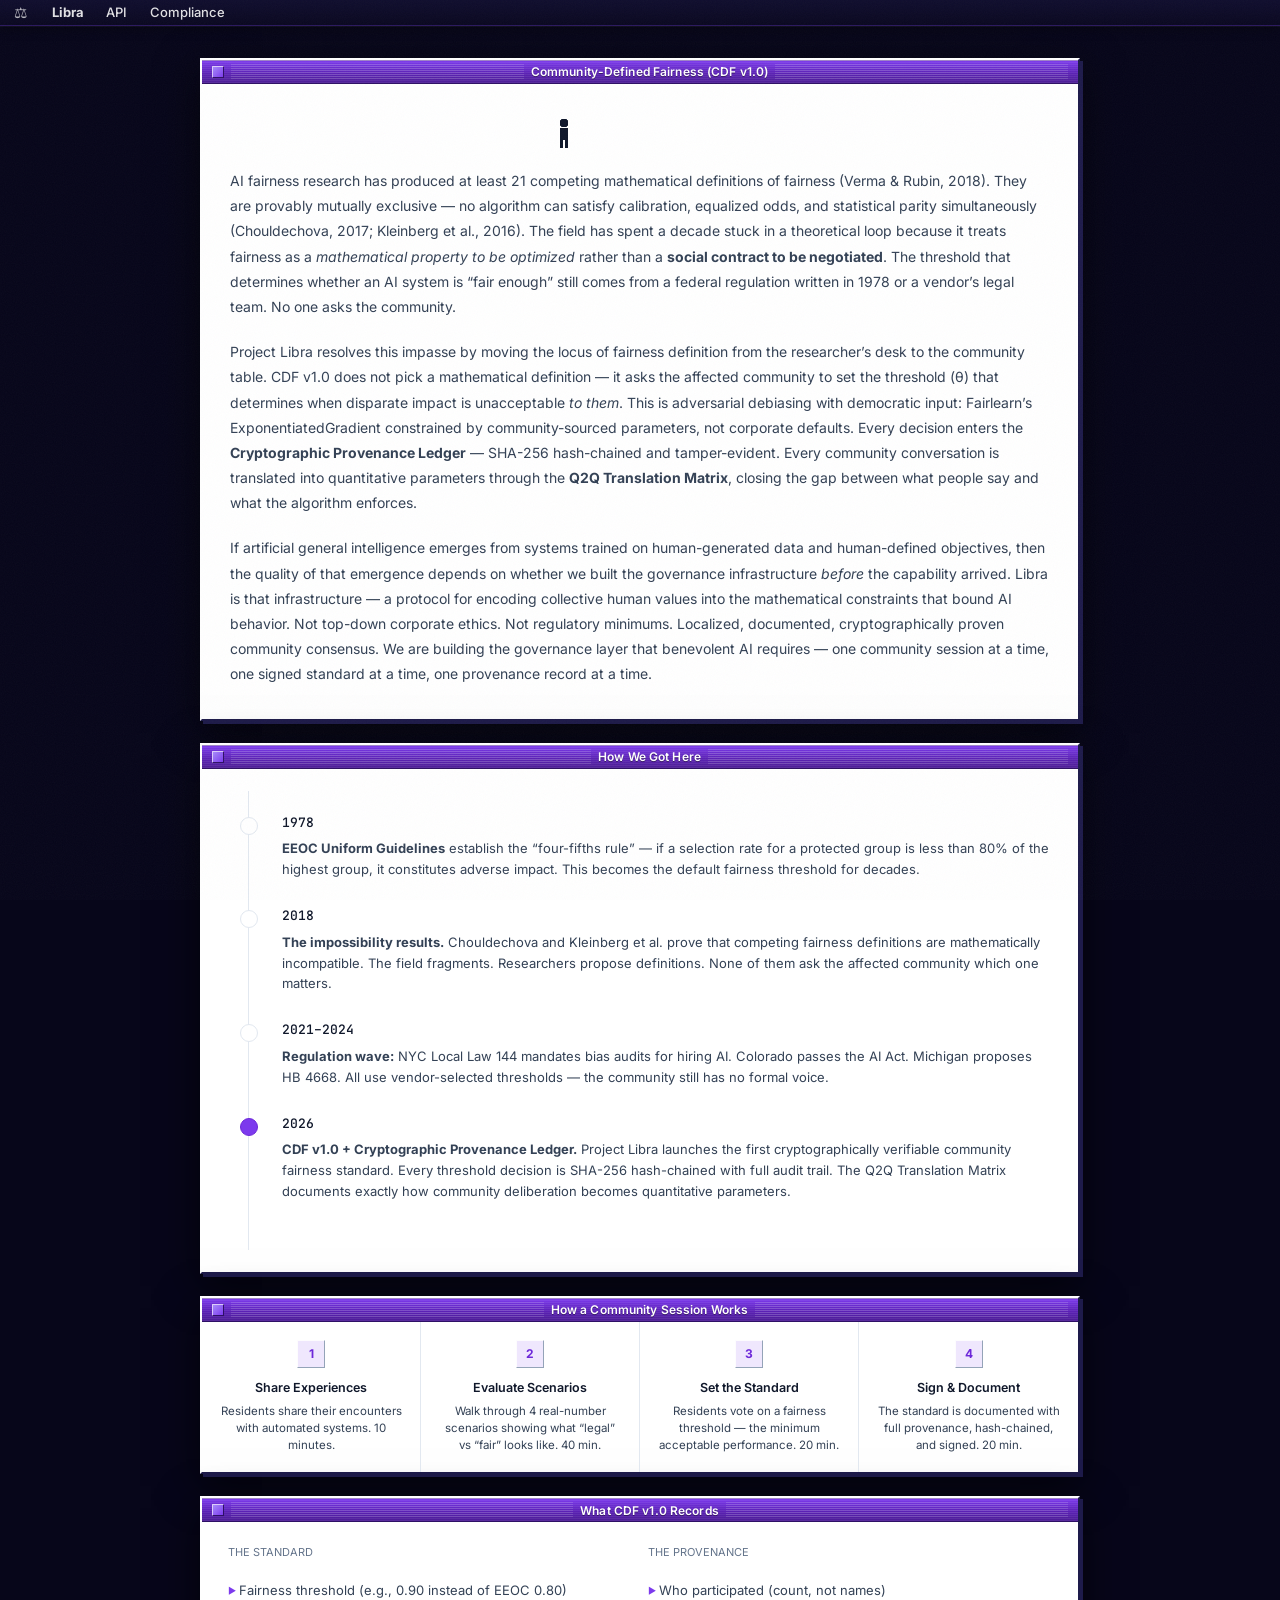
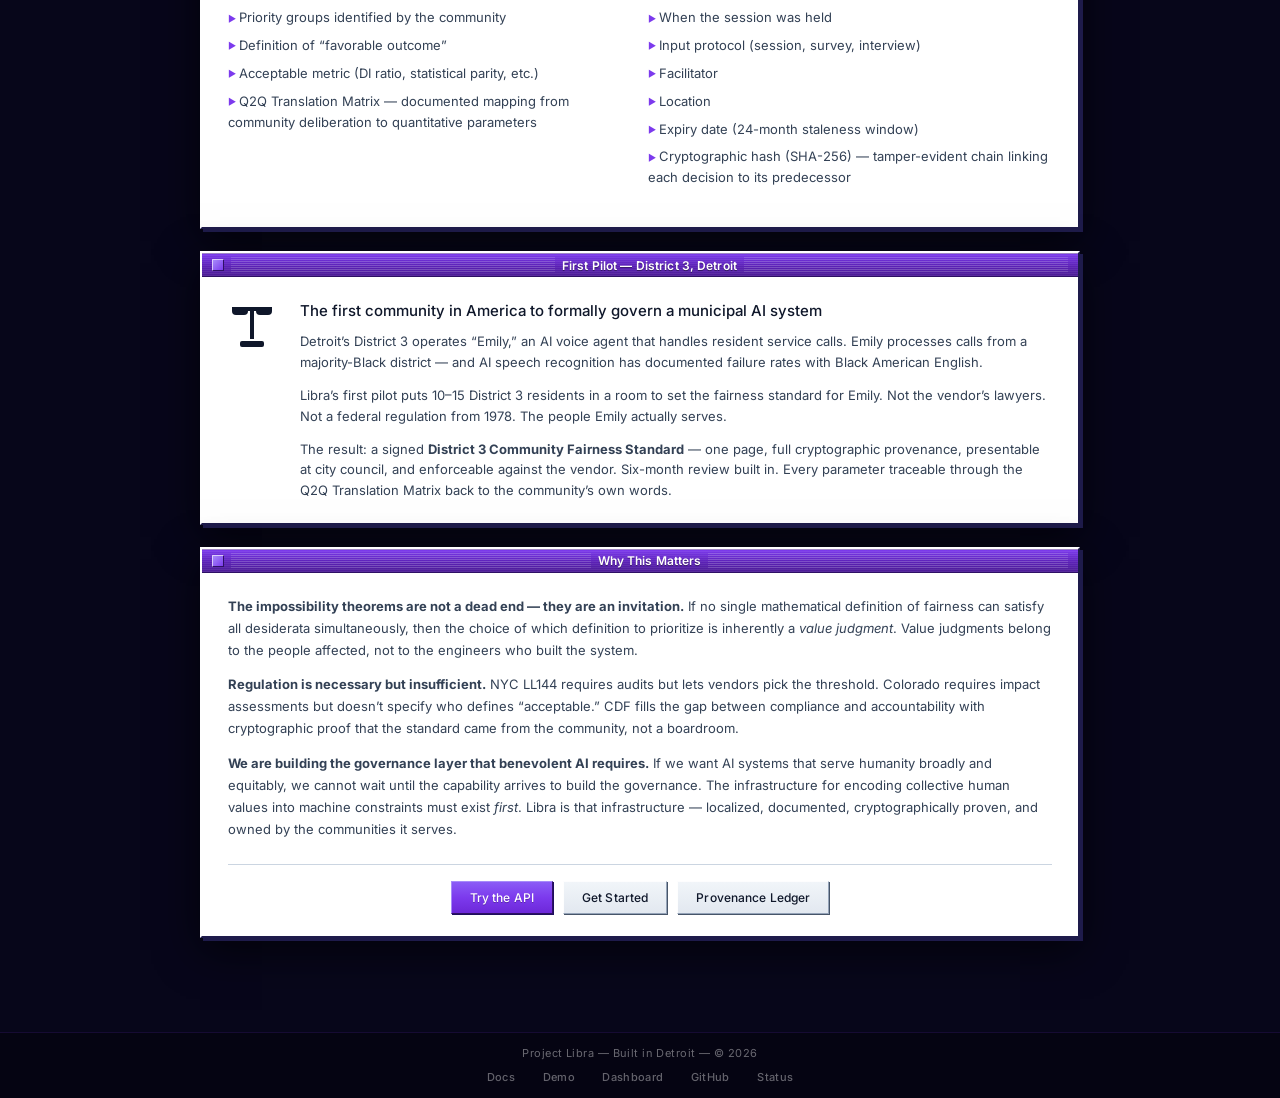
==== commit 35e4e5fe: "Refresh Libra static site styling" ====
--- a/static/community.html
+++ b/static/community.html
@@ -5,7 +5,7 @@
     <meta name="viewport" content="width=device-width, initial-scale=1.0">
     <title>Community-Defined Fairness — Project Libra</title>
     <meta name="description" content="CDF v1.0 — the first framework where communities set their own AI fairness standards with cryptographic provenance. Built in Detroit.">
-    <link rel="stylesheet" href="/static/css/system7.css">
+    <link rel="stylesheet" href="/static/css/libra-v2.css">
 </head>
 <body>
 
--- a/static/css/libra-v2.css
+++ b/static/css/libra-v2.css
@@ -0,0 +1,1269 @@
+@import url('https://fonts.googleapis.com/css2?family=Inter:wght@300;400;500;600;700&family=JetBrains+Mono:ital,wght@0,400;0,500;1,400&family=Playfair+Display:wght@400;500;700&display=swap');
+
+* { margin: 0; padding: 0; box-sizing: border-box; }
+
+/* ── Design Tokens ──────────────────────────────── */
+:root {
+    --black:        #0f172a;
+    --white:        #ffffff;
+    --bg:           #07061a;   /* near-black indigo desktop */
+    --window-bg:    #ffffff;
+    --gray-light:   #f1f5f9;
+    --gray:         #cbd5e1;
+    --gray-dark:    #64748b;
+    --gray-darker:  #334155;
+    --accent:       #7c3aed;   /* violet-600 */
+    --accent-mid:   #6d28d9;   /* violet-700 */
+    --accent-deep:  #4c1d95;   /* violet-900 */
+    --accent-glow:  rgba(124, 58, 237, 0.12);
+    --accent-glow-strong: rgba(124, 58, 237, 0.25);
+    --border:       #e2e8f0;
+    --shadow:       2px 2px 0 rgba(15, 23, 42, 0.5);
+    --window-shadow: 3px 3px 0 #1e1b4b, 0 12px 40px rgba(0, 0, 0, 0.65);
+    --font:         'Inter', -apple-system, BlinkMacSystemFont, sans-serif;
+    --font-mono:    'JetBrains Mono', 'Monaco', 'Courier New', monospace;
+    --font-serif:   'Playfair Display', Georgia, 'Times New Roman', serif;
+    --max-w:        920px;
+}
+
+/* ── Base ───────────────────────────────────────── */
+html { scroll-behavior: smooth; }
+body {
+    font-family: var(--font);
+    background: var(--bg);
+    color: var(--black);
+    font-size: 14px;
+    line-height: 1.6;
+    min-height: 100vh;
+    cursor: default;
+    -webkit-font-smoothing: antialiased;
+}
+
+/* Film grain overlay on desktop */
+body::before {
+    content: '';
+    position: fixed;
+    inset: 0;
+    background-image: url("data:image/svg+xml,%3Csvg xmlns='http://www.w3.org/2000/svg' width='200' height='200'%3E%3Cfilter id='n'%3E%3CfeTurbulence type='fractalNoise' baseFrequency='0.9' numOctaves='4' stitchTiles='stitch'/%3E%3C/filter%3E%3Crect width='200' height='200' filter='url(%23n)'/%3E%3C/svg%3E");
+    opacity: 0.035;
+    pointer-events: none;
+    z-index: 9999;
+}
+
+a { color: inherit; text-decoration: none; }
+ul { list-style: none; }
+
+/* ── Menu Bar ──────────────────────────────────── */
+.menu-bar {
+    background: linear-gradient(180deg, #100e2e 0%, #0a0820 100%);
+    border-bottom: 1px solid rgba(124, 58, 237, 0.25);
+    box-shadow: 0 1px 0 rgba(255, 255, 255, 0.04), 0 2px 12px rgba(0, 0, 0, 0.4);
+    padding: 0 14px;
+    display: flex;
+    align-items: center;
+    height: 26px;
+    position: sticky;
+    top: 0;
+    z-index: 1000;
+    font-family: var(--font);
+    font-size: 13px;
+    user-select: none;
+    color: rgba(255, 255, 255, 0.88);
+    gap: 0;
+}
+
+.apple-logo {
+    font-size: 15px;
+    margin-right: 14px;
+    color: rgba(255, 255, 255, 0.7);
+    opacity: 1;
+}
+
+.menu-item {
+    position: relative;
+    padding: 2px 11px;
+    cursor: default;
+    border-radius: 3px;
+    color: rgba(255, 255, 255, 0.88);
+    height: 22px;
+    display: flex;
+    align-items: center;
+    font-weight: 500;
+    letter-spacing: 0.005em;
+}
+
+.menu-item:hover {
+    background: rgba(124, 58, 237, 0.3);
+}
+
+.dropdown {
+    display: none;
+    position: absolute;
+    top: calc(100% + 2px);
+    left: 0;
+    background: var(--window-bg);
+    border-top:    1px solid rgba(255,255,255,0.95);
+    border-left:   1px solid rgba(255,255,255,0.95);
+    border-right:  1px solid #1e1b4b;
+    border-bottom: 1px solid #1e1b4b;
+    box-shadow: 3px 3px 0 #1e1b4b, 4px 4px 20px rgba(0, 0, 0, 0.5);
+    min-width: 210px;
+    z-index: 1001;
+    padding: 4px 0;
+}
+
+.menu-item:hover .dropdown { display: block; }
+
+.dropdown-item {
+    display: flex;
+    justify-content: space-between;
+    align-items: center;
+    padding: 5px 18px;
+    text-decoration: none;
+    color: var(--black);
+    font-family: var(--font);
+    font-size: 13px;
+    gap: 20px;
+    font-weight: 400;
+}
+
+.dropdown-item:hover {
+    background: var(--accent);
+    color: #ffffff;
+}
+
+.dropdown-item:hover .shortcut { color: rgba(255,255,255,0.65); }
+
+.dropdown-divider {
+    height: 1px;
+    background: var(--border);
+    margin: 4px 0;
+}
+
+.shortcut {
+    font-size: 11px;
+    color: var(--gray-dark);
+    flex-shrink: 0;
+    font-family: var(--font);
+}
+
+/* ── Live Stats Strip ──────────────────────────── */
+.stats-strip {
+    display: flex;
+    justify-content: center;
+    gap: 40px;
+    padding: 9px 20px;
+    max-width: var(--max-w);
+    margin: 0 auto;
+    font-size: 11px;
+    color: rgba(255, 255, 255, 0.45);
+    letter-spacing: 0.07em;
+    text-transform: uppercase;
+}
+
+.stats-strip .stat-item {
+    display: flex;
+    align-items: center;
+    gap: 7px;
+}
+
+.stats-strip .stat-num {
+    font-family: var(--font-mono);
+    font-weight: 500;
+    color: rgba(255, 255, 255, 0.8);
+    font-size: 13px;
+    letter-spacing: 0.03em;
+}
+
+/* ── Desktop Grid ──────────────────────────────── */
+.desktop {
+    padding: 14px 20px 48px;
+    max-width: var(--max-w);
+    margin: 0 auto;
+}
+
+/* ── Window Chrome ─────────────────────────────── */
+.window {
+    background: var(--window-bg);
+    border-top:    2px solid rgba(255, 255, 255, 0.92);
+    border-left:   2px solid rgba(255, 255, 255, 0.92);
+    border-right:  2px solid #1e1b4b;
+    border-bottom: 2px solid #1e1b4b;
+    box-shadow: var(--window-shadow);
+    margin: 18px auto;
+    max-width: 900px;
+}
+
+.window-narrow { max-width: 680px; }
+.window + .window { margin-top: 22px; }
+
+/* Title bar */
+.title-bar {
+    background:
+        repeating-linear-gradient(
+            transparent, transparent 1px,
+            rgba(255, 255, 255, 0.065) 1px, rgba(255, 255, 255, 0.065) 2px
+        ),
+        linear-gradient(180deg, #7c3aed 0%, #5b21b6 55%, #4c1d95 100%);
+    border-top:    1px solid rgba(255, 255, 255, 0.42);
+    border-bottom: 1px solid #2e1065;
+    padding: 3px 10px;
+    display: flex;
+    align-items: center;
+    height: 24px;
+    user-select: none;
+    gap: 7px;
+}
+
+.title-bar-lines {
+    flex: 1;
+    height: 100%;
+    background: repeating-linear-gradient(
+        to bottom,
+        rgba(255,255,255,0.15) 0px,
+        rgba(255,255,255,0.15) 1px,
+        transparent 1px,
+        transparent 2px
+    );
+}
+
+.title-bar-lines-left { order: -1; }
+
+.title-text {
+    font-family: var(--font);
+    font-size: 12px;
+    font-weight: 600;
+    color: #ffffff;
+    text-shadow: 0 1px 0 rgba(0, 0, 0, 0.4);
+    white-space: nowrap;
+    letter-spacing: 0.01em;
+}
+
+.close-box {
+    width: 12px;
+    height: 12px;
+    border-top:    1px solid rgba(255,255,255,0.7);
+    border-left:   1px solid rgba(255,255,255,0.7);
+    border-right:  1px solid #2e1065;
+    border-bottom: 1px solid #2e1065;
+    background: linear-gradient(135deg, #a78bfa 0%, #7c3aed 100%);
+    flex-shrink: 0;
+    order: -2;
+}
+
+.window-body { padding: 22px 26px; }
+
+/* ── Hero Window ───────────────────────────────── */
+.hero-content {
+    text-align: center;
+    padding: 48px 32px 36px;
+}
+
+.hero-icon {
+    width: 72px;
+    height: 72px;
+    margin: 0 auto 28px;
+    border-top:    1px solid rgba(255,255,255,0.9);
+    border-left:   1px solid rgba(255,255,255,0.9);
+    border-right:  1px solid #4c1d95;
+    border-bottom: 1px solid #4c1d95;
+    background: var(--accent-glow);
+    display: flex;
+    align-items: center;
+    justify-content: center;
+    box-shadow: 1px 1px 0 #2e1065;
+}
+
+.hero-content h1 {
+    font-family: var(--font-serif);
+    font-size: 52px;
+    font-weight: 500;
+    margin-bottom: 18px;
+    letter-spacing: -0.03em;
+    line-height: 1.05;
+    color: var(--black);
+}
+
+.hero-content p {
+    font-family: var(--font);
+    font-size: 15px;
+    color: var(--gray-darker);
+    max-width: 560px;
+    margin: 0 auto 28px;
+    line-height: 1.75;
+    font-weight: 400;
+}
+
+.hero-content .highlight {
+    font-weight: 600;
+    color: var(--accent-mid);
+}
+
+.btn-row {
+    display: flex;
+    gap: 10px;
+    justify-content: center;
+    flex-wrap: wrap;
+}
+
+/* ── Buttons ───────────────────────────────────── */
+.mac-btn {
+    background: linear-gradient(180deg, #f1f5f9 0%, #e2e8f0 100%);
+    border-top:    1px solid rgba(255,255,255,0.95);
+    border-left:   1px solid rgba(255,255,255,0.95);
+    border-right:  1px solid #94a3b8;
+    border-bottom: 1px solid #94a3b8;
+    box-shadow: 1px 1px 0 #475569;
+    color: var(--black);
+    font-family: var(--font);
+    font-size: 12px;
+    font-weight: 500;
+    padding: 6px 18px;
+    cursor: pointer;
+    text-decoration: none;
+    display: inline-flex;
+    align-items: center;
+    gap: 6px;
+    white-space: nowrap;
+    transition: none;
+    letter-spacing: 0.01em;
+}
+
+.mac-btn:hover {
+    background: linear-gradient(180deg, #f8fafc 0%, #f1f5f9 100%);
+}
+
+.mac-btn:active {
+    border-top:    1px solid #94a3b8;
+    border-left:   1px solid #94a3b8;
+    border-right:  1px solid rgba(255,255,255,0.95);
+    border-bottom: 1px solid rgba(255,255,255,0.95);
+    box-shadow: none;
+    transform: translate(1px, 1px);
+}
+
+.mac-btn-primary {
+    background: linear-gradient(180deg, #8b5cf6 0%, #7c3aed 50%, #6d28d9 100%);
+    border-top:    1px solid #a78bfa;
+    border-left:   1px solid #a78bfa;
+    border-right:  1px solid #2e1065;
+    border-bottom: 1px solid #2e1065;
+    box-shadow: 1px 1px 0 #1e0d5e;
+    color: #ffffff;
+    text-shadow: 0 1px 0 rgba(0, 0, 0, 0.25);
+}
+
+.mac-btn-primary:hover {
+    background: linear-gradient(180deg, #9461f7 0%, #8445ef 50%, #7432e2 100%);
+    color: #ffffff;
+}
+
+.mac-btn-primary:active {
+    border-top:    1px solid #3b0764;
+    border-left:   1px solid #3b0764;
+    border-right:  1px solid #a78bfa;
+    border-bottom: 1px solid #a78bfa;
+    box-shadow: none;
+}
+
+/* ── Code / Terminal Block ──────────────────────── */
+.code-body {
+    background: #0d0b1e;
+    border-top:    2px solid #07060f;
+    border-left:   2px solid #07060f;
+    border-right:  1px solid #2a2650;
+    border-bottom: 1px solid #2a2650;
+    box-shadow: inset 2px 2px 10px rgba(0, 0, 0, 0.7),
+                inset 0 0 0 1px rgba(0, 0, 0, 0.2);
+    padding: 20px 24px;
+    font-family: var(--font-mono);
+    font-size: 12px;
+    line-height: 1.8;
+    overflow-x: auto;
+    white-space: pre;
+    color: rgba(248, 246, 255, 0.82);
+}
+
+.cm  { color: rgba(248, 246, 255, 0.3); }
+.kw  { color: #f5f3ff; font-weight: 500; }
+.str { color: rgba(196, 181, 253, 0.75); }
+.num { color: rgba(248, 246, 255, 0.92); font-weight: 500; }
+
+/* ── System Audit Receipt ──────────────────────── */
+.receipt-header {
+    color: rgba(248, 246, 255, 0.92);
+    font-weight: 500;
+    font-size: 12.5px;
+    letter-spacing: 0.05em;
+    display: block;
+    margin-bottom: 2px;
+}
+
+.receipt-sep {
+    color: rgba(248, 246, 255, 0.12);
+    display: block;
+    user-select: none;
+}
+
+.receipt-label {
+    color: rgba(248, 246, 255, 0.35);
+    letter-spacing: 0.09em;
+    font-size: 10.5px;
+}
+
+.receipt-value { color: rgba(248, 246, 255, 0.75); }
+
+/* ── Feature Cards ─────────────────────────────── */
+.feature-grid {
+    display: grid;
+    grid-template-columns: repeat(3, 1fr);
+    gap: 0;
+}
+
+.feature-cell {
+    border-right:  1px solid var(--border);
+    border-bottom: 1px solid var(--border);
+    padding: 22px;
+    min-height: 115px;
+}
+
+.feature-cell:nth-child(3n) { border-right: none; }
+.feature-cell:nth-child(n+4) { border-bottom: none; }
+
+.feature-icon-sm {
+    width: 34px;
+    height: 34px;
+    border-top:    1px solid rgba(255,255,255,0.9);
+    border-left:   1px solid rgba(255,255,255,0.9);
+    border-right:  1px solid #94a3b8;
+    border-bottom: 1px solid #94a3b8;
+    background: var(--accent-glow);
+    display: flex;
+    align-items: center;
+    justify-content: center;
+    font-family: var(--font-mono);
+    font-size: 10px;
+    font-weight: 500;
+    flex-shrink: 0;
+    color: var(--accent-mid);
+}
+
+.feature-header {
+    display: flex;
+    align-items: center;
+    gap: 10px;
+    margin-bottom: 8px;
+}
+
+.feature-cell h3 {
+    font-family: var(--font);
+    font-size: 13px;
+    font-weight: 600;
+    color: var(--black);
+}
+
+.feature-cell p {
+    font-family: var(--font);
+    font-size: 12.5px;
+    color: var(--gray-darker);
+    line-height: 1.6;
+}
+
+a.feature-cell {
+    text-decoration: none;
+    color: var(--black);
+    display: block;
+    transition: background 0.08s;
+}
+
+a.feature-cell:hover { background: var(--gray-light); }
+
+/* ── Pricing ──────────────────────────────────── */
+.pricing-grid {
+    display: grid;
+    grid-template-columns: repeat(3, 1fr);
+    gap: 0;
+}
+
+.price-col {
+    border-right: 1px solid var(--border);
+    padding: 24px 20px;
+    text-align: center;
+    display: flex;
+    flex-direction: column;
+}
+
+.price-col:last-child { border-right: none; }
+
+.price-col.featured {
+    background: var(--accent-glow);
+    border-left:  1px solid rgba(124,58,237,0.2);
+    border-right: 1px solid rgba(124,58,237,0.2);
+}
+
+.price-col h3 {
+    font-family: var(--font);
+    font-size: 15px;
+    font-weight: 600;
+    margin-bottom: 4px;
+    color: var(--black);
+}
+
+.price-amount {
+    font-family: var(--font-serif);
+    font-size: 40px;
+    font-weight: 500;
+    margin: 14px 0 4px;
+    color: var(--black);
+    letter-spacing: -0.03em;
+}
+
+.price-period {
+    font-family: var(--font);
+    font-size: 11px;
+    color: var(--gray-dark);
+    margin-bottom: 18px;
+    letter-spacing: 0.04em;
+    text-transform: uppercase;
+}
+
+.price-col ul {
+    list-style: none;
+    text-align: left;
+    margin-bottom: 22px;
+    flex: 1;
+}
+
+.price-col li {
+    padding: 3.5px 0;
+    font-size: 12.5px;
+    color: var(--gray-darker);
+}
+
+.price-col li::before {
+    content: '▪  ';
+    font-size: 8px;
+    vertical-align: middle;
+    color: var(--accent);
+}
+
+.featured-label {
+    display: inline-block;
+    background: var(--accent-glow);
+    color: var(--accent-mid);
+    font-family: var(--font);
+    font-size: 10px;
+    font-weight: 700;
+    padding: 2px 9px;
+    margin-bottom: 10px;
+    letter-spacing: 0.09em;
+    border: 1px solid rgba(124,58,237,0.25);
+    text-transform: uppercase;
+}
+
+/* ── CDF Section ──────────────────────────────── */
+.cdf-content {
+    display: flex;
+    gap: 28px;
+    align-items: flex-start;
+}
+
+.cdf-icon-col { flex-shrink: 0; }
+
+.cdf-icon-large {
+    width: 68px;
+    height: 68px;
+    border-top:    1px solid rgba(255,255,255,0.9);
+    border-left:   1px solid rgba(255,255,255,0.9);
+    border-right:  1px solid #4c1d95;
+    border-bottom: 1px solid #4c1d95;
+    background: var(--accent-glow);
+    display: flex;
+    align-items: center;
+    justify-content: center;
+    font-size: 28px;
+    box-shadow: 1px 1px 0 #2e1065;
+}
+
+.cdf-text h2 {
+    font-family: var(--font-serif);
+    font-size: 28px;
+    font-weight: 500;
+    margin-bottom: 14px;
+    letter-spacing: -0.02em;
+    line-height: 1.12;
+    color: var(--black);
+}
+
+.cdf-text p {
+    font-family: var(--font);
+    font-size: 13.5px;
+    color: var(--gray-darker);
+    margin-bottom: 12px;
+    line-height: 1.7;
+}
+
+.cdf-text .highlight {
+    color: var(--accent-mid);
+    font-weight: 600;
+}
+
+.cdf-list { list-style: none; margin: 14px 0; }
+
+.cdf-list li {
+    padding: 3.5px 0;
+    font-family: var(--font);
+    font-size: 13px;
+    color: var(--gray-darker);
+}
+
+.cdf-list li::before {
+    content: '▶  ';
+    font-size: 9px;
+    vertical-align: middle;
+    color: var(--accent);
+}
+
+/* ── Compliance Badges ─────────────────────────── */
+.compliance-row {
+    display: flex;
+    gap: 10px;
+    flex-wrap: wrap;
+    margin-top: 18px;
+}
+
+.compliance-badge {
+    border: 1px solid var(--border);
+    padding: 5px 14px;
+    font-family: var(--font);
+    font-size: 11px;
+    font-weight: 600;
+    background: var(--gray-light);
+    text-decoration: none;
+    color: var(--gray-darker);
+    cursor: default;
+    letter-spacing: 0.05em;
+    text-transform: uppercase;
+    transition: background 0.08s, color 0.08s, border-color 0.08s;
+}
+
+a.compliance-badge { cursor: pointer; }
+
+a.compliance-badge:hover {
+    background: var(--accent-glow);
+    color: var(--accent-mid);
+    border-color: rgba(124,58,237,0.3);
+}
+
+/* ── Footer ────────────────────────────────────── */
+.footer-bar {
+    background: rgba(0, 0, 0, 0.3);
+    border-top: 1px solid rgba(124, 58, 237, 0.15);
+    padding: 12px 20px;
+    text-align: center;
+    font-family: var(--font);
+    font-size: 11px;
+    color: rgba(255, 255, 255, 0.4);
+    margin-top: 28px;
+    letter-spacing: 0.04em;
+}
+
+.footer-links { margin-top: 6px; }
+
+.footer-links a {
+    color: rgba(255, 255, 255, 0.38);
+    text-decoration: none;
+    margin: 0 12px;
+    font-weight: 500;
+    font-size: 11px;
+    transition: color 0.1s;
+    letter-spacing: 0.03em;
+}
+
+.footer-links a:hover { color: rgba(255, 255, 255, 0.85); }
+
+/* ── Scrollbar ─────────────────────────────────── */
+.scroll-body {
+    max-height: 270px;
+    overflow-y: auto;
+}
+
+.scroll-body::-webkit-scrollbar { width: 13px; }
+.scroll-body::-webkit-scrollbar-track {
+    background: var(--gray-light);
+    border-left: 1px solid var(--border);
+}
+.scroll-body::-webkit-scrollbar-thumb {
+    background: var(--gray);
+    border: 1px solid #b4b4c8;
+}
+.scroll-body::-webkit-scrollbar-thumb:hover { background: var(--gray-dark); }
+
+/* ── Section Labels ────────────────────────────── */
+.section-label {
+    font-family: var(--font);
+    font-size: 10.5px;
+    color: rgba(255, 255, 255, 0.38);
+    margin: 26px auto 9px;
+    max-width: 900px;
+    padding-left: 4px;
+    letter-spacing: 0.1em;
+    text-transform: uppercase;
+}
+
+/* ── Highlight (inline) ────────────────────────── */
+.highlight {
+    color: var(--accent-mid);
+    font-weight: 600;
+}
+
+/* ── Links ─────────────────────────────────────── */
+a { color: var(--black); text-decoration: none; }
+a:hover { color: var(--accent); }
+
+.window-body p a,
+.window-body li a,
+.window-body .cdf-text a {
+    color: var(--accent-mid);
+    text-decoration: underline;
+    text-underline-offset: 2px;
+}
+.window-body p a:hover,
+.window-body li a:hover,
+.window-body .cdf-text a:hover { color: var(--accent-deep); }
+
+/* ── Pixel Sprite Animations ───────────────────── */
+/* All sprites use var(--black) — dark ink on white window backgrounds. */
+
+/* Scales of Justice */
+.sprite-scales {
+    width: 48px; height: 48px;
+    position: relative;
+    animation: sprite-bob 2s ease-in-out infinite;
+}
+.sprite-scales .pillar {
+    position: absolute; left: 22px; top: 8px;
+    width: 4px; height: 32px; background: var(--black);
+}
+.sprite-scales .pan-l {
+    position: absolute; left: 4px; top: 12px;
+    width: 16px; height: 4px; background: var(--black);
+    border-radius: 0 0 8px 8px;
+    animation: pan-tilt-l 3s ease-in-out infinite;
+}
+.sprite-scales .pan-r {
+    position: absolute; right: 4px; top: 12px;
+    width: 16px; height: 4px; background: var(--black);
+    border-radius: 0 0 8px 8px;
+    animation: pan-tilt-r 3s ease-in-out infinite;
+}
+.sprite-scales .beam {
+    position: absolute; left: 4px; top: 8px;
+    width: 40px; height: 4px; background: var(--black);
+    transform-origin: center;
+    animation: beam-tilt 3s ease-in-out infinite;
+}
+.sprite-scales .base {
+    position: absolute; left: 12px; bottom: 0;
+    width: 24px; height: 6px; background: var(--black);
+    border-radius: 2px;
+}
+
+@keyframes sprite-bob {
+    0%, 100% { transform: translateY(0); }
+    50%       { transform: translateY(-3px); }
+}
+@keyframes beam-tilt {
+    0%, 100% { transform: rotate(0deg); }
+    25%      { transform: rotate(5deg); }
+    75%      { transform: rotate(-5deg); }
+}
+@keyframes pan-tilt-l {
+    0%, 100% { transform: translateY(0); }
+    25%      { transform: translateY(4px); }
+    75%      { transform: translateY(-4px); }
+}
+@keyframes pan-tilt-r {
+    0%, 100% { transform: translateY(0); }
+    25%      { transform: translateY(-4px); }
+    75%      { transform: translateY(4px); }
+}
+
+/* Magnifying Glass */
+.sprite-magnify {
+    width: 40px; height: 40px;
+    position: relative;
+    animation: magnify-scan 2.5s ease-in-out infinite;
+}
+.sprite-magnify .lens {
+    position: absolute; top: 2px; left: 2px;
+    width: 24px; height: 24px;
+    border: 4px solid var(--black); border-radius: 50%;
+    background: var(--accent-glow);
+}
+.sprite-magnify .lens-glare {
+    position: absolute; top: 7px; left: 8px;
+    width: 6px; height: 6px;
+    background: rgba(255,255,255,0.6); border-radius: 50%;
+}
+.sprite-magnify .handle {
+    position: absolute; top: 24px; left: 22px;
+    width: 14px; height: 4px; background: var(--black);
+    transform: rotate(45deg); transform-origin: left center;
+}
+@keyframes magnify-scan {
+    0%, 100% { transform: translateX(0) rotate(0deg); }
+    25%      { transform: translateX(8px) rotate(-5deg); }
+    50%      { transform: translateX(-4px) rotate(3deg); }
+    75%      { transform: translateX(4px) rotate(-2deg); }
+}
+
+/* Shield */
+.sprite-shield {
+    width: 36px; height: 44px;
+    position: relative;
+    animation: shield-pulse 2s ease-in-out infinite;
+}
+.sprite-shield .shield-body {
+    position: absolute; top: 0; left: 2px;
+    width: 32px; height: 38px;
+    border: 4px solid var(--black);
+    border-radius: 2px 2px 16px 16px;
+    background: var(--accent-glow);
+}
+.sprite-shield .shield-check {
+    position: absolute; top: 10px; left: 10px;
+    width: 16px; height: 12px;
+    border-bottom: 4px solid var(--black);
+    border-left: 4px solid var(--black);
+    transform: rotate(-45deg);
+}
+@keyframes shield-pulse {
+    0%, 100% { filter: drop-shadow(0 0 0 transparent); transform: scale(1); }
+    50%       { filter: drop-shadow(0 0 7px rgba(124,58,237,0.3)); transform: scale(1.05); }
+}
+
+/* Terminal Cursor */
+.sprite-cursor {
+    display: inline-block; width: 8px; height: 14px;
+    background: var(--black);
+    animation: cursor-blink 1s step-end infinite;
+    vertical-align: text-bottom;
+}
+@keyframes cursor-blink {
+    0%, 100% { opacity: 1; }
+    50%      { opacity: 0; }
+}
+
+/* Community People */
+.sprite-people {
+    width: 120px; height: 32px;
+    position: relative; overflow: hidden;
+}
+.pixel-person {
+    position: absolute; bottom: 0; width: 8px;
+    animation: person-walk 4s linear infinite;
+}
+.pixel-person .head {
+    width: 8px; height: 8px; background: var(--black); border-radius: 50%;
+}
+.pixel-person .body-part {
+    width: 8px; height: 12px; background: var(--black);
+    margin-top: 1px; border-radius: 1px;
+}
+.pixel-person .legs { width: 8px; height: 8px; position: relative; }
+.pixel-person .leg-l, .pixel-person .leg-r {
+    position: absolute; width: 3px; height: 8px;
+    background: var(--black); bottom: 0;
+}
+.pixel-person .leg-l { left: 0;  animation: leg-step 0.5s ease-in-out infinite alternate; }
+.pixel-person .leg-r { right: 0; animation: leg-step 0.5s ease-in-out infinite alternate-reverse; }
+.pixel-person:nth-child(1) { animation-delay: 0s; }
+.pixel-person:nth-child(2) { animation-delay: -1s; }
+.pixel-person:nth-child(3) { animation-delay: -2s; }
+.pixel-person:nth-child(4) { animation-delay: -3s; }
+.pixel-person:nth-child(5) { animation-delay: -0.5s; }
+@keyframes person-walk {
+    0%   { left: -12px; }
+    100% { left: 132px; }
+}
+@keyframes leg-step {
+    0%   { transform: rotate(-15deg); }
+    100% { transform: rotate(15deg); }
+}
+
+/* Chart Bars */
+.sprite-chart {
+    display: flex; align-items: flex-end;
+    gap: 3px; height: 40px; padding: 0 4px;
+}
+.sprite-chart .bar {
+    width: 8px; background: var(--black);
+    animation: bar-grow 2s ease-out infinite;
+    transform-origin: bottom;
+}
+.sprite-chart .bar:nth-child(1) { height: 60%; animation-delay: 0s; }
+.sprite-chart .bar:nth-child(2) { height: 85%; animation-delay: 0.15s; }
+.sprite-chart .bar:nth-child(3) { height: 45%; animation-delay: 0.3s; }
+.sprite-chart .bar:nth-child(4) { height: 95%; animation-delay: 0.45s; }
+.sprite-chart .bar:nth-child(5) { height: 70%; animation-delay: 0.6s; }
+@keyframes bar-grow {
+    0%   { transform: scaleY(0); }
+    20%  { transform: scaleY(1); }
+    80%  { transform: scaleY(1); }
+    100% { transform: scaleY(0); }
+}
+
+/* Key/Lock */
+.sprite-key {
+    width: 40px; height: 40px;
+    position: relative;
+    animation: key-turn 3s ease-in-out infinite;
+}
+.sprite-key .bow {
+    position: absolute; top: 4px; left: 6px;
+    width: 18px; height: 18px;
+    border: 4px solid var(--black); border-radius: 50%;
+}
+.sprite-key .bow-hole {
+    position: absolute; top: 10px; left: 12px;
+    width: 6px; height: 6px;
+    background: var(--black); border-radius: 50%;
+}
+.sprite-key .shaft {
+    position: absolute; top: 20px; left: 13px;
+    width: 4px; height: 16px; background: var(--black);
+}
+.sprite-key .teeth1 {
+    position: absolute; top: 26px; left: 17px;
+    width: 8px; height: 4px; background: var(--black);
+}
+.sprite-key .teeth2 {
+    position: absolute; top: 32px; left: 17px;
+    width: 6px; height: 4px; background: var(--black);
+}
+@keyframes key-turn {
+    0%, 100% { transform: rotate(0deg); }
+    25%      { transform: rotate(15deg); }
+    50%      { transform: rotate(-10deg); }
+    75%      { transform: rotate(5deg); }
+}
+
+/* ── Form Styles ───────────────────────────────── */
+.mac-label {
+    display: block;
+    font-family: var(--font);
+    font-size: 12px;
+    font-weight: 500;
+    color: var(--gray-darker);
+    margin-bottom: 5px;
+    letter-spacing: 0.02em;
+}
+
+.mac-input {
+    font-family: var(--font-mono);
+    font-size: 13px;
+    padding: 8px 11px;
+    border-top:    1px solid #94a3b8;
+    border-left:   1px solid #94a3b8;
+    border-right:  1px solid rgba(255,255,255,0.9);
+    border-bottom: 1px solid rgba(255,255,255,0.9);
+    background: #ffffff;
+    color: var(--black);
+    box-shadow: inset 1px 1px 3px rgba(15,23,42,0.1);
+    outline: none;
+    width: 100%;
+    font-weight: 400;
+}
+
+.mac-input:focus {
+    border-top-color:  var(--accent);
+    border-left-color: var(--accent);
+    box-shadow: inset 1px 1px 3px rgba(15,23,42,0.1),
+                0 0 0 2px rgba(124,58,237,0.2);
+}
+
+.mac-textarea {
+    font-family: var(--font-mono);
+    font-size: 12.5px;
+    padding: 11px;
+    border-top:    1px solid #94a3b8;
+    border-left:   1px solid #94a3b8;
+    border-right:  1px solid rgba(255,255,255,0.9);
+    border-bottom: 1px solid rgba(255,255,255,0.9);
+    background: #ffffff;
+    color: var(--black);
+    box-shadow: inset 1px 1px 3px rgba(15,23,42,0.1);
+    outline: none;
+    width: 100%;
+    resize: vertical;
+    min-height: 130px;
+    line-height: 1.65;
+}
+
+.mac-textarea:focus {
+    border-top-color:  var(--accent);
+    border-left-color: var(--accent);
+    box-shadow: inset 1px 1px 3px rgba(15,23,42,0.1),
+                0 0 0 2px rgba(124,58,237,0.2);
+}
+
+/* ── Alert Dialog ──────────────────────────────── */
+.alert-overlay {
+    display: none;
+    position: fixed; inset: 0;
+    background: rgba(7, 6, 26, 0.65);
+    z-index: 2000;
+    align-items: center;
+    justify-content: center;
+    backdrop-filter: blur(2px);
+}
+.alert-overlay.visible { display: flex; }
+
+.alert-dialog {
+    background: var(--window-bg);
+    border-top:    2px solid rgba(255,255,255,0.9);
+    border-left:   2px solid rgba(255,255,255,0.9);
+    border-right:  2px solid #1e1b4b;
+    border-bottom: 2px solid #1e1b4b;
+    box-shadow: 3px 3px 0 #1e1b4b, 4px 4px 20px rgba(0,0,0,0.6);
+    max-width: 460px;
+    width: 90%;
+}
+
+.alert-title-bar {
+    background:
+        repeating-linear-gradient(
+            transparent, transparent 1px,
+            rgba(255,255,255,0.065) 1px, rgba(255,255,255,0.065) 2px
+        ),
+        linear-gradient(180deg, #7c3aed 0%, #5b21b6 55%, #4c1d95 100%);
+    border-top:    1px solid rgba(255,255,255,0.42);
+    border-bottom: 1px solid #2e1065;
+    padding: 3px 10px;
+    height: 24px;
+    display: flex;
+    align-items: center;
+}
+
+.alert-body { padding: 26px; text-align: center; }
+.alert-body p {
+    margin-bottom: 18px;
+    font-family: var(--font);
+    font-size: 13.5px;
+    line-height: 1.65;
+    color: var(--gray-darker);
+}
+
+/* ── Progress Bar ──────────────────────────────── */
+.mac-progress {
+    width: 100%; height: 14px;
+    border-top:    1px solid #94a3b8;
+    border-left:   1px solid #94a3b8;
+    border-right:  1px solid rgba(255,255,255,0.9);
+    border-bottom: 1px solid rgba(255,255,255,0.9);
+    background: var(--gray-light);
+    position: relative; overflow: hidden;
+    box-shadow: inset 1px 1px 2px rgba(15,23,42,0.12);
+}
+
+.mac-progress-fill {
+    height: 100%;
+    background: repeating-linear-gradient(
+        -45deg,
+        #7c3aed,
+        #7c3aed 3px,
+        #6d28d9 3px,
+        #6d28d9 6px
+    );
+    transition: width 0.3s ease;
+    animation: progress-slide 0.8s linear infinite;
+}
+
+@keyframes progress-slide {
+    0%   { background-position: 0 0; }
+    100% { background-position: 8px 0; }
+}
+
+/* ── Bias Score Bars ───────────────────────────── */
+.score-bar-container { margin: 9px 0; }
+
+.score-bar-label {
+    display: flex; justify-content: space-between;
+    font-family: var(--font);
+    font-size: 12px; margin-bottom: 4px;
+    color: var(--gray-darker);
+}
+
+.score-bar {
+    height: 11px;
+    border-top:    1px solid #94a3b8;
+    border-left:   1px solid #94a3b8;
+    border-right:  1px solid rgba(255,255,255,0.9);
+    border-bottom: 1px solid rgba(255,255,255,0.9);
+    background: var(--gray-light);
+    position: relative;
+    box-shadow: inset 1px 1px 2px rgba(15,23,42,0.08);
+}
+
+.score-bar-fill { height: 100%; transition: width 0.8s ease; }
+.score-bar-fill.good { background: var(--accent); }
+.score-bar-fill.warn { background: rgba(124,58,237,0.5); }
+.score-bar-fill.bad {
+    background: repeating-linear-gradient(
+        -45deg,
+        #334155, #334155 2px,
+        transparent 2px, transparent 4px
+    );
+}
+
+/* ── Flagged Text ──────────────────────────────── */
+.flagged-text mark {
+    background: rgba(124,58,237,0.1);
+    border-bottom: 2px solid var(--accent);
+    padding: 0 2px;
+    cursor: help;
+    position: relative;
+    color: inherit;
+}
+
+.flagged-text mark:hover::after {
+    content: attr(data-tip);
+    position: absolute; bottom: 100%; left: 50%;
+    transform: translateX(-50%);
+    background: var(--window-bg);
+    border-top:    1px solid rgba(255,255,255,0.9);
+    border-left:   1px solid rgba(255,255,255,0.9);
+    border-right:  1px solid #1e1b4b;
+    border-bottom: 1px solid #1e1b4b;
+    box-shadow: 2px 2px 0 #1e1b4b;
+    color: var(--black);
+    padding: 5px 11px;
+    font-family: var(--font);
+    font-size: 11px;
+    white-space: nowrap;
+    z-index: 100;
+    margin-bottom: 4px;
+}
+
+/* ── Timeline ──────────────────────────────────── */
+.timeline { position: relative; padding: 22px 0; }
+.timeline::before {
+    content: ''; position: absolute;
+    left: 20px; top: 0; bottom: 0;
+    width: 1px; background: var(--border);
+}
+.timeline-item { position: relative; padding-left: 54px; margin-bottom: 26px; }
+.timeline-dot {
+    position: absolute; left: 12px; top: 4px;
+    width: 18px; height: 18px;
+    border: 1px solid var(--border);
+    border-radius: 50%;
+    background: var(--window-bg);
+}
+.timeline-dot.active {
+    background: var(--accent);
+    border-color: var(--accent-mid);
+}
+.timeline-year {
+    font-family: var(--font-mono);
+    font-size: 13px; font-weight: 500;
+    margin-bottom: 5px; color: var(--black);
+}
+.timeline-desc {
+    font-family: var(--font);
+    font-size: 13px; color: var(--gray-darker);
+    line-height: 1.6;
+}
+
+/* ── Session Steps ─────────────────────────────── */
+.session-steps {
+    display: grid;
+    grid-template-columns: repeat(4, 1fr);
+    gap: 0;
+}
+.session-step { border-right: 1px solid var(--border); padding: 18px; text-align: center; }
+.session-step:last-child { border-right: none; }
+.step-number {
+    width: 28px; height: 28px;
+    border-top:    1px solid rgba(255,255,255,0.9);
+    border-left:   1px solid rgba(255,255,255,0.9);
+    border-right:  1px solid #94a3b8;
+    border-bottom: 1px solid #94a3b8;
+    background: var(--accent-glow);
+    color: var(--accent-mid);
+    display: flex; align-items: center; justify-content: center;
+    font-family: var(--font);
+    font-size: 12px; font-weight: 700;
+    margin: 0 auto 10px;
+}
+.session-step h4 {
+    font-family: var(--font);
+    font-size: 12.5px; font-weight: 600;
+    margin-bottom: 5px; color: var(--black);
+}
+.session-step p {
+    font-family: var(--font);
+    font-size: 11.5px; color: var(--gray-darker); line-height: 1.5;
+}
+
+/* ── Endpoint Cards ────────────────────────────── */
+.endpoint-card {
+    border: 1px solid var(--border);
+    padding: 12px 17px; margin-bottom: 8px;
+    background: var(--gray-light);
+}
+.endpoint-card:last-child { margin-bottom: 0; }
+
+.endpoint-method {
+    display: inline-block;
+    font-family: var(--font-mono);
+    font-size: 10px; font-weight: 600;
+    padding: 2px 8px;
+    border: 1px solid var(--border);
+    margin-right: 9px;
+    letter-spacing: 0.07em;
+    text-transform: uppercase;
+}
+.endpoint-method.get    { background: rgba(16,185,129,0.1);  color: #065f46; border-color: rgba(16,185,129,0.3); }
+.endpoint-method.post   { background: rgba(124,58,237,0.1);  color: #4c1d95; border-color: rgba(124,58,237,0.3); }
+.endpoint-method.delete { background: rgba(220,38,38,0.08);  color: #991b1b; border-color: rgba(220,38,38,0.25); }
+
+.endpoint-path {
+    font-family: var(--font-mono);
+    font-size: 12px; font-weight: 500; color: var(--black);
+}
+.endpoint-desc {
+    font-family: var(--font);
+    font-size: 12.5px; color: var(--gray-darker);
+    margin-top: 5px; line-height: 1.5;
+}
+.endpoint-tier {
+    display: inline-block;
+    font-family: var(--font);
+    font-size: 10px; font-weight: 600;
+    padding: 1px 7px; border: 1px solid var(--border);
+    margin-left: 9px; color: var(--gray-dark);
+    letter-spacing: 0.05em; background: var(--gray-light);
+    text-transform: uppercase;
+}
+
+/* ── Responsive ────────────────────────────────── */
+@media (max-width: 768px) {
+    .desktop { padding: 8px 10px 32px; }
+    .window  { margin: 12px auto; }
+    .feature-grid { grid-template-columns: 1fr; }
+    .feature-cell { border-right: none; border-bottom: 1px solid var(--border); }
+    .feature-cell:last-child { border-bottom: none; }
+    .pricing-grid { grid-template-columns: 1fr; }
+    .price-col    { border-right: none; border-bottom: 1px solid var(--border); }
+    .price-col:last-child { border-bottom: none; }
+    .hero-content h1 { font-size: 34px; }
+    .cdf-content     { flex-direction: column; }
+    .hero-content    { padding: 30px 18px; }
+    .window-body     { padding: 18px; }
+    .stats-strip     { flex-wrap: wrap; gap: 18px; }
+    .session-steps   { grid-template-columns: 1fr 1fr; }
+    .session-step    { border-bottom: 1px solid var(--border); }
+    .cdf-text h2     { font-size: 22px; }
+}
